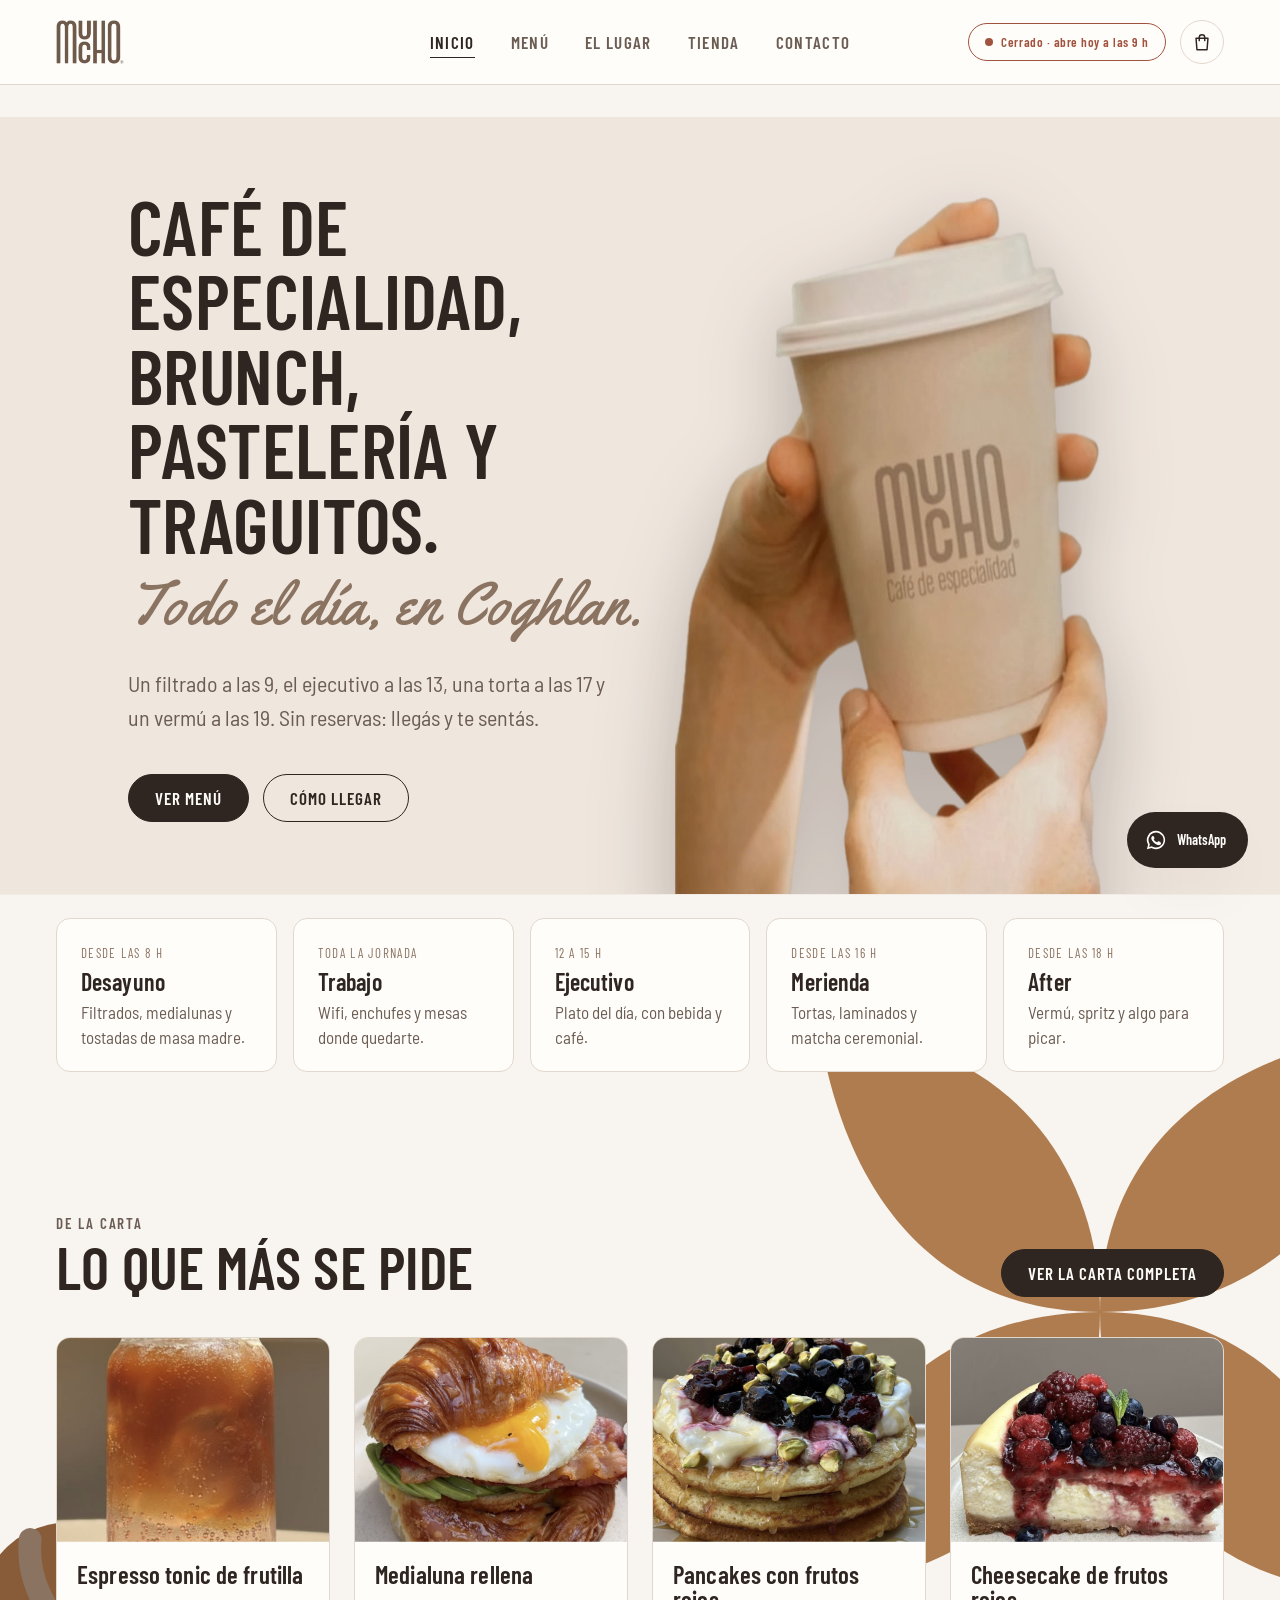
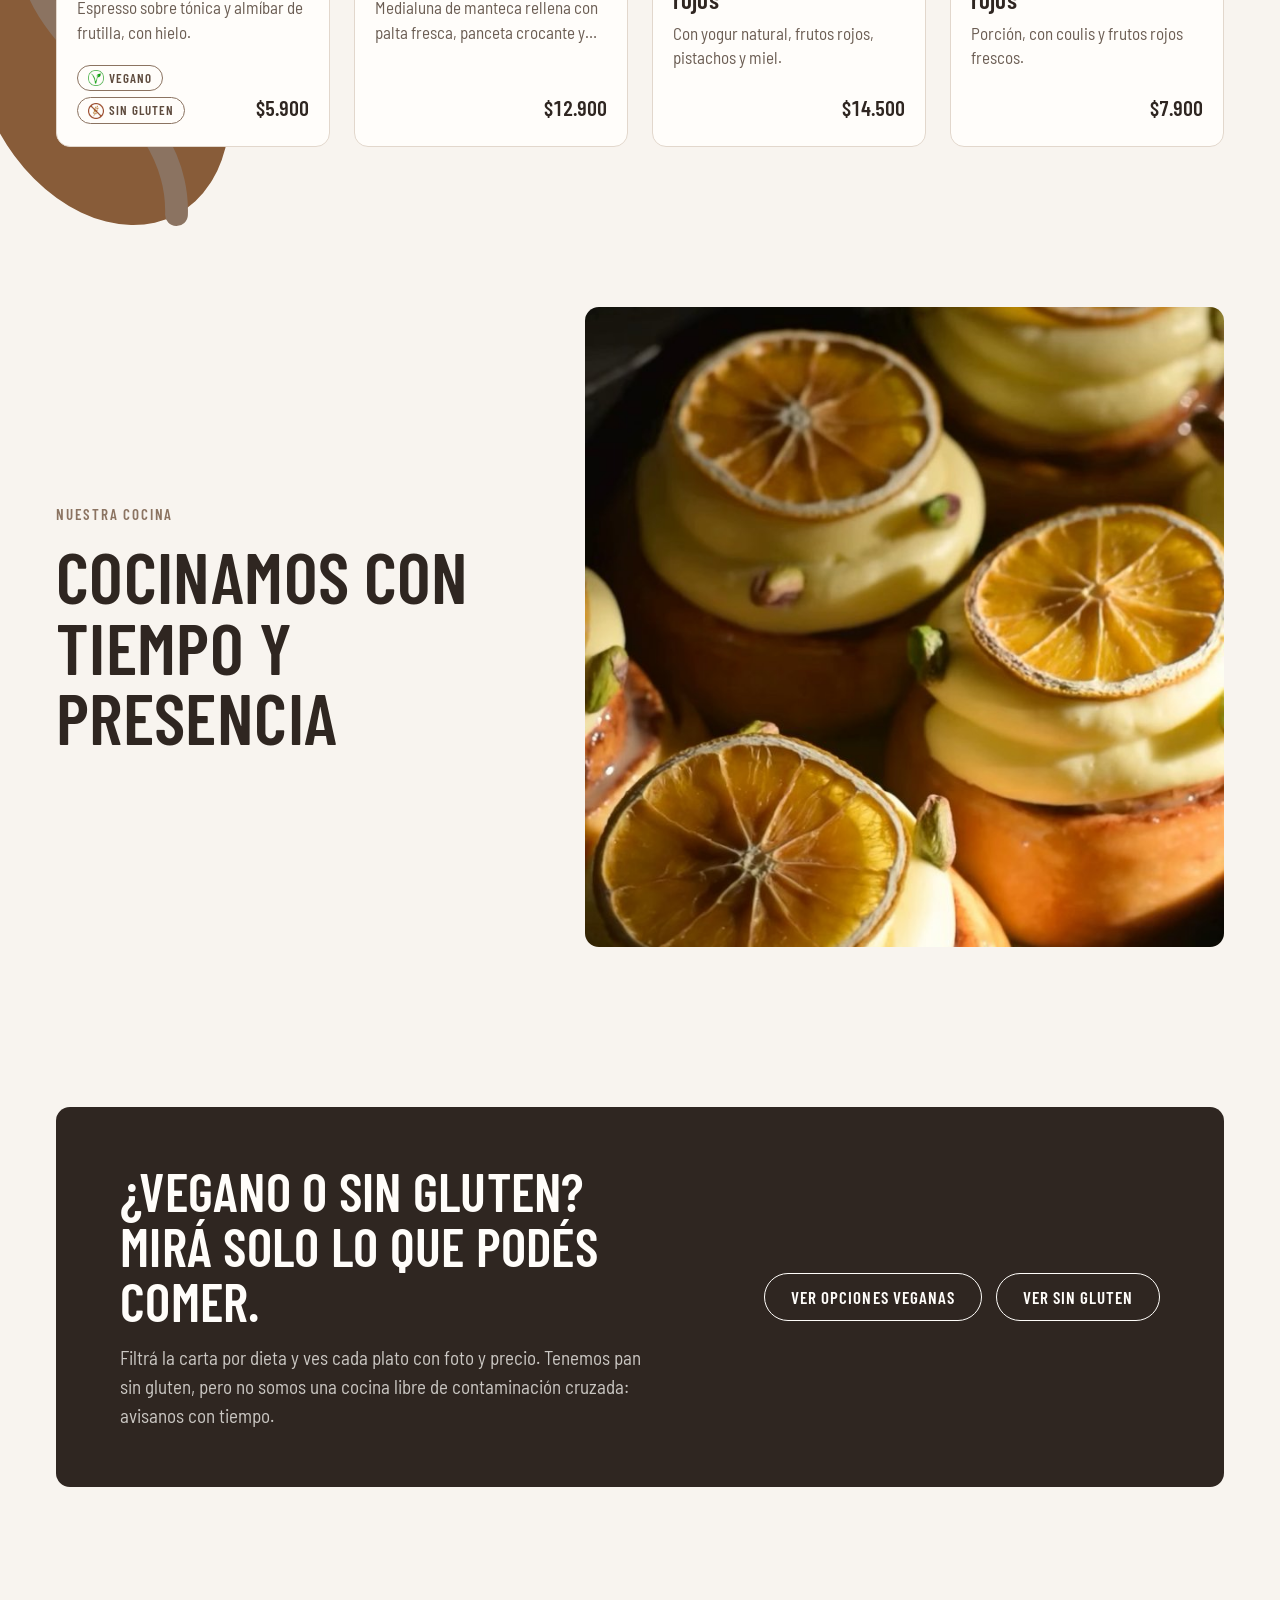
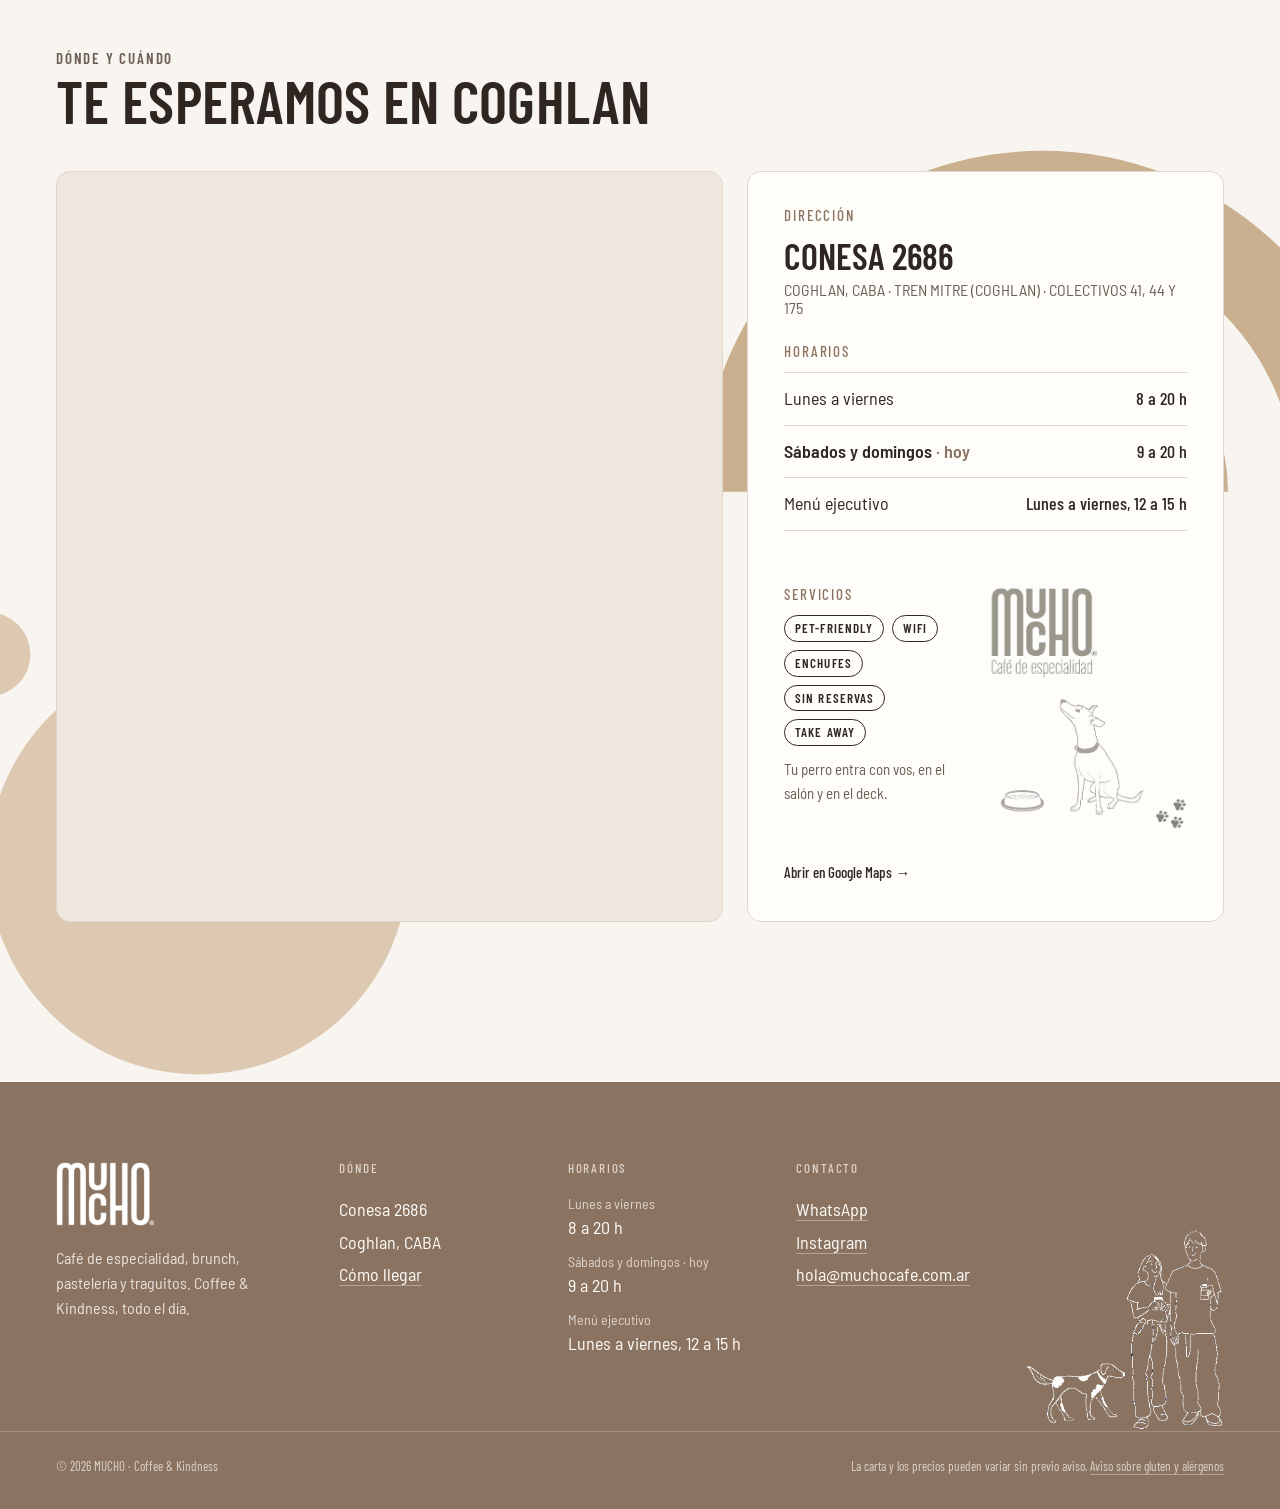
==== index.html @ c4a88cd4 "Fichas de plato y producto: scroll vertical cuando el contenido no entra; la × acompaña el scroll Co" ====
<!doctype html>
<html lang="es-AR">
<head>
  <meta charset="utf-8">
  <meta name="viewport" content="width=device-width, initial-scale=1">
  <title>MUCHO · Café de especialidad en Coghlan</title>
  <meta name="description" content="Café de especialidad, brunch, pastelería y traguitos todo el día en Conesa 2686, Coghlan. Mirá la carta con precios, filtrá por dieta y consultá horarios.">
  <link rel="icon" type="image/png" href="assets/img/logos/logo-mucho-cafe.png">
  <link rel="preconnect" href="https://fonts.googleapis.com">
  <link rel="preconnect" href="https://fonts.gstatic.com" crossorigin>
  <link href="https://fonts.googleapis.com/css2?family=Barlow+Condensed:wght@400;500;600;700&family=Barlow+Semi+Condensed:ital,wght@0,400;0,500;0,600;1,400&family=Yellowtail&display=swap" rel="stylesheet">
  <link rel="stylesheet" href="css/styles.css?v=20261120d">
</head>
<body class="home fondo-scroll" data-fondo="crema">
  <a class="saltar" href="#contenido">Saltar al contenido</a>

  <header class="header">
    <div class="contenedor header__barra">
      <a class="header__logo" href="index.html" aria-label="MUCHO, ir al inicio">
        <img src="assets/img/logos/logo-mucho-cafe.png" alt="MUCHO" width="68" height="44">
      </a>
      <nav class="header__nav" id="nav-principal" aria-label="Principal">
        <ul>
          <li><a href="index.html" aria-current="page">Inicio</a></li>
          <li><a class="nav-menu" href="menu.html">Menú</a></li>
          <li><a href="el-lugar.html">El lugar</a></li>
          <li><a href="tienda.html">Tienda</a></li>
          <li><a href="contacto.html">Contacto</a></li>
        </ul>
      </nav>
      <div class="header__acciones">
        <a class="estado" href="el-lugar.html#horarios" data-estado="largo"><span class="estado__texto">Lunes a viernes 8 a 20 h</span></a>
        <button class="header__toggle" type="button" aria-label="Abrir menú" aria-expanded="false" aria-controls="nav-principal">
          <span></span><span></span><span></span>
        </button>
      </div>
    </div>
  </header>

  <main id="contenido">
    <!-- Hero: qué es y por qué me interesa -->
    <section class="hero contenedor" aria-labelledby="hero-titulo" data-fondo="crema">
      <div class="hero__grilla">
        <div class="hero__texto">
          <h1 id="hero-titulo"><span class="titulo-desktop">Café de especialidad, brunch, pastelería y traguitos.</span><span class="titulo-mobile">Café, pastelería y traguitos.</span> <span class="hero__lema">Todo el día, en Coghlan.</span></h1>
          <p class="hero__bajada">Un filtrado a las 9, el ejecutivo a las 13, una torta a las 17 y un vermú a las 19. Sin reservas: llegás y te sentás.</p>
          <div class="hero__acciones">
            <a class="btn btn--primario" href="menu.html">Ver menú</a>
            <a class="btn" href="el-lugar.html#como-llegar">Cómo llegar</a>
          </div>
        </div>
        <div class="hero__imagen">
          <img class="hero__granos hero__granos--1" src="assets/img/decoracion/granos-cafe.png" alt="" aria-hidden="true">
          <img class="hero__granos hero__granos--2" src="assets/img/decoracion/granos-cafe.png" alt="" aria-hidden="true">
          <img class="hero__vaso" src="assets/img/decoracion/vaso-mucho-recorte.png?v=9" alt="Dos manos sostienen un vaso de café para llevar con el logo de MUCHO" width="613" height="790">
        </div>
      </div>
    </section>

    <!-- Momentos del día: la amplitud visible en el primer scroll -->
    <nav class="momentos contenedor" aria-label="Qué hay en cada momento del día" data-fondo="crema">
      <ul>
        <li>
          <a class="momento" href="menu.html?momento=desayuno">
            <span class="momento__hora">Desde las 8 h</span>
            <h3>Desayuno</h3>
            <p>Filtrados, medialunas y tostadas de masa madre.</p>
          </a>
        </li>
        <li>
          <a class="momento" href="el-lugar.html#servicios">
            <span class="momento__hora">Toda la jornada</span>
            <h3>Trabajo</h3>
            <p>Wifi, enchufes y mesas donde quedarte.</p>
          </a>
        </li>
        <li>
          <a class="momento" href="menu.html?momento=mediodia">
            <span class="momento__hora">12 a 15 h</span>
            <h3>Ejecutivo</h3>
            <p>Plato del día, con bebida y café.</p>
          </a>
        </li>
        <li>
          <a class="momento" href="menu.html?momento=merienda">
            <span class="momento__hora">Desde las 16 h</span>
            <h3>Merienda</h3>
            <p>Tortas, laminados y matcha ceremonial.</p>
          </a>
        </li>
        <li>
          <a class="momento" href="menu.html?momento=after">
            <span class="momento__hora">Desde las 18 h</span>
            <h3>After</h3>
            <p>Vermú, spritz y algo para picar.</p>
          </a>
        </li>
      </ul>
    </nav>

    <!-- Qué puedo comer -->
    <section class="seccion seccion--bloque contenedor con-fondo" aria-labelledby="destacados-titulo" data-fondo="cafe">
      <svg class="fig-fondo" data-forma="aspas" data-color="honey" data-hueco="cafe" style="width:520px; right:calc((100% - 100vw) / 2 - 80px); top:-20px;"></svg>
      <svg class="fig-fondo" data-forma="grano" data-color="chestnut" data-hueco="#8b7361" style="width:380px; left:calc((100% - 100vw) / 2 - 92px); bottom:-90px;"></svg>
      <div class="seccion__cabecera">
        <div>
          <p class="eyebrow">De la carta</p>
          <h2 id="destacados-titulo">Lo que más se pide</h2>
        </div>
        <a class="btn btn--primario" href="menu.html">Ver la carta completa</a>
      </div>
      <div class="grilla-destacados" data-destacados></div>
    </section>

    <!-- Video: la cocina -->
    <section class="seccion seccion--bloque contenedor video-cocina" aria-labelledby="cocina-titulo" data-fondo="cafe">
      <div class="video-cocina__texto">
        <p class="eyebrow">Nuestra cocina</p>
        <h2 id="cocina-titulo">Cocinamos con tiempo y presencia</h2>
      </div>
      <video class="video-cocina__video" src="assets/video/mucho-cocina.mp4" poster="assets/video/mucho-cocina-poster.jpg" autoplay muted loop playsinline preload="metadata"
        aria-label="Video: preparación de platos en la cocina de MUCHO"></video>
    </section>

    <section class="seccion seccion--bloque contenedor" aria-labelledby="dietas-titulo" data-fondo="crema">
      <div class="franja-dietas">
        <div>
          <h2 id="dietas-titulo">¿Vegano o sin gluten? Mirá solo lo que podés comer.</h2>
          <p>Filtrá la carta por dieta y ves cada plato con foto y precio. Tenemos pan sin gluten, pero no somos una cocina libre de contaminación cruzada: avisanos con tiempo.</p>
        </div>
        <div class="franja-dietas__acciones">
          <a class="btn btn--claro" href="menu.html?dieta=vegano">Ver opciones veganas</a>
          <a class="btn btn--claro" href="menu.html?dieta=sin-gluten">Ver sin gluten</a>
        </div>
      </div>
    </section>

    <!-- Dónde y cuándo -->
    <section class="seccion seccion--bloque contenedor con-fondo" aria-labelledby="donde-titulo" data-fondo="crema">
      <svg class="fig-fondo" data-forma="arcos" data-color="sand" style="width:620px; right:calc((100% - 100vw) / 2 - 72px); top:-60px;"></svg>
      <svg class="fig-fondo" data-forma="circulo" data-color="cream" style="width:420px; left:calc((100% - 100vw) / 2 - 104px); bottom:-40px;"></svg>
      <div class="seccion__cabecera">
        <div>
          <p class="eyebrow">Dónde y cuándo</p>
          <h2 id="donde-titulo">Te esperamos en Coghlan</h2>
        </div>
      </div>
      <div class="donde">
        <div class="donde__mapa">
          <iframe class="mapa" title="Mapa: MUCHO en Conesa 2686, Coghlan" src="https://www.google.com/maps?q=Conesa+2686,+Coghlan,+CABA&output=embed" loading="lazy" referrerpolicy="no-referrer-when-downgrade"></iframe>
        </div>
        <div class="donde__info panel">
          <div>
            <h3>Dirección</h3>
            <p class="donde__direccion">Conesa 2686<span>Coghlan, CABA · Tren Mitre (Coghlan) · Colectivos 41, 44 y 175</span></p>
          </div>
          <div>
            <h3>Horarios</h3>
            <ul class="lista-horarios" data-horarios></ul>
          </div>
          <div class="donde__servicios">
            <div>
              <h3>Servicios</h3>
              <ul class="lista-tags" data-servicios></ul>
              <p class="donde__pet">Tu perro entra con vos, en el salón y en el deck.</p>
            </div>
            <div class="perro-animado" style="position: relative;" role="img" aria-label="Ilustración de un perro junto al logo de MUCHO: el local es pet-friendly">
              <img src="assets/img/decoracion/pet-friendly-sin-cola.png" alt="" width="200" height="272" loading="lazy">
              <img class="perro-animado__cola" style="position: absolute; top: 0; left: 0; width: 100%; height: auto;" src="assets/img/decoracion/pet-friendly-cola.png" alt="" width="200" height="272" loading="lazy">
            </div>
          </div>
          <a class="enlace-flecha" href="https://www.google.com/maps/search/?api=1&amp;query=Conesa+2686+Coghlan+CABA" target="_blank" rel="noopener">Abrir en Google Maps →</a>
        </div>
      </div>
    </section>
  </main>

  <footer class="footer">
    <div class="contenedor footer__grilla">
      <div class="footer__marca">
        <img src="assets/img/logos/logo-mucho.png" alt="MUCHO" width="99" height="64">
        <p>Café de especialidad, brunch, pastelería y traguitos. Coffee &amp; Kindness, todo el día.</p>
      </div>
      <div class="footer__donde">
        <h2>Dónde</h2>
        <address>
          <span>Conesa 2686</span><br>
          <span>Coghlan, CABA</span><br>
          <a href="el-lugar.html#como-llegar">Cómo llegar</a>
        </address>
      </div>
      <div class="footer__horas">
        <h2>Horarios</h2>
        <ul class="footer__horarios" data-horarios>
          <li><span>Lunes a viernes</span><span>8 a 20 h</span></li>
          <li><span>Sábados y domingos</span><span>9 a 20 h</span></li>
        </ul>
      </div>
      <div class="footer__contacto">
        <h2>Contacto</h2>
        <ul>
          <li><a href="#" data-whatsapp>WhatsApp</a></li>
          <li><a href="https://www.instagram.com/mucho.arg/" target="_blank" rel="noopener">Instagram</a></li>
          <li><a href="mailto:hola@muchocafe.com.ar">hola@muchocafe.com.ar</a></li>
        </ul>
      </div>
      <div class="footer__dibujo footer-escena" style="position: relative;" aria-hidden="true">
        <img src="assets/img/decoracion/footer-humanos.png" alt="" width="557" height="571" loading="lazy" style="display: block; width: 100%; height: auto;">
        <div class="footer-escena__perro" style="position: absolute; inset: 0;">
          <div class="footer-escena__paso">
            <img class="footer-escena__pata footer-escena__pata--trasera-lejos" src="assets/img/decoracion/footer-perro-pata-trasera-lejos.png" alt="" width="557" height="571" loading="lazy" style="position: absolute; top: 0; left: 0; width: 100%; height: auto;">
            <img class="footer-escena__pata footer-escena__pata--delantera-lejos" src="assets/img/decoracion/footer-perro-pata-delantera-lejos.png" alt="" width="557" height="571" loading="lazy" style="position: absolute; top: 0; left: 0; width: 100%; height: auto;">
            <img src="assets/img/decoracion/footer-perro.png" alt="" width="557" height="571" loading="lazy" style="display: block; width: 100%; height: auto;">
            <img class="footer-escena__pata footer-escena__pata--trasera-cerca" src="assets/img/decoracion/footer-perro-pata-trasera-cerca.png" alt="" width="557" height="571" loading="lazy" style="position: absolute; top: 0; left: 0; width: 100%; height: auto;">
            <img class="footer-escena__pata footer-escena__pata--delantera-cerca" src="assets/img/decoracion/footer-perro-pata-delantera-cerca.png" alt="" width="557" height="571" loading="lazy" style="position: absolute; top: 0; left: 0; width: 100%; height: auto;">
            <img class="footer-escena__cola" src="assets/img/decoracion/footer-perro-cola.png" alt="" width="557" height="571" loading="lazy" style="position: absolute; top: 0; left: 0; width: 100%; height: auto;">
          </div>
        </div>
      </div>
    </div>
    <div class="contenedor footer__legal">
      <p>© <span data-anio>2026</span> MUCHO · Coffee &amp; Kindness</p>
      <p>La carta y los precios pueden variar sin previo aviso. <a href="menu.html#avisos">Aviso sobre gluten y alérgenos</a></p>
    </div>
  </footer>

  <a class="wa-flotante" href="#" data-whatsapp aria-label="Escribinos por WhatsApp">
    <svg viewBox="0 0 24 24" aria-hidden="true"><path fill="currentColor" d="M12 2a10 10 0 0 0-8.6 15.1L2 22l5-1.3A10 10 0 1 0 12 2Zm0 18.2a8.2 8.2 0 0 1-4.2-1.2l-.3-.2-3 .8.8-2.9-.2-.3A8.2 8.2 0 1 1 12 20.2Zm4.5-6.1c-.2-.1-1.5-.7-1.7-.8-.2-.1-.4-.1-.6.1l-.8 1c-.1.2-.3.2-.5.1a6.7 6.7 0 0 1-3.3-2.9c-.3-.4.3-.4.7-1.3.1-.2 0-.3 0-.4l-.8-1.8c-.2-.5-.4-.4-.6-.4h-.5a1 1 0 0 0-.7.3 3 3 0 0 0-.9 2.2 5.2 5.2 0 0 0 1.1 2.7 11.8 11.8 0 0 0 4.5 4c1.7.7 2.3.8 3.2.6.5-.1 1.5-.6 1.7-1.2.2-.6.2-1.1.2-1.2-.1-.1-.3-.2-.5-.3Z"/></svg>
    WhatsApp
  </a>

  <script src="js/data.js?v=20261120d"></script>
  <script src="js/main.js?v=20261120d"></script>
  <script src="js/pedido.js?v=20261120d"></script>

</body>
</html>
---- css/styles.css ----
/* ==========================================================================
   MUCHO · Coffee & Kindness
   Hoja de estilos · versión desktop (base 1440 px)
   ========================================================================== */

/* ---------- 1. Tokens ---------- */
:root {
  /* Color */
  --cafe: #8b7361;
  --cafe-oscuro: #5e4b3e;
  --cafe-claro: #b9a391;
  --tinta: #2f2621;
  --tinta-suave: #6b5d53;
  --crema: #f8f4ef;
  --arena: #efe6de;
  --arena-oscura: #e4d8cc;
  --linea: #e2d7cc;
  --blanco: #fffdfa;
  --abierto: #56744a;
  --cerrado: #a0533f;
  --error: #c62828;
  --error-fondo: #fdf0ef;

  /* Tipografía */
  /* Alternativas libres a las tipografías de Milk & Madu:
     Kapra Neue Pro → Barlow Condensed · Lakeside → Yellowtail */
  --fuente-titulos: 'Barlow Condensed', 'Arial Narrow', sans-serif;
  --fuente-texto: 'Barlow Semi Condensed', 'Arial Narrow', sans-serif;
  --fuente-script: 'Yellowtail', cursive;

  /* Espaciado y medidas */
  --ancho-max: 1320px;
  --margen: 56px;
  --radio: 4px;
  --radio-boton: 999px; /* botones tipo píldora */
  --radio-card: 14px;
  --header-alto: 84px;
  --sombra: 0 24px 60px -24px rgba(47, 38, 33, 0.28);
  --transicion: 180ms ease;
}

/* ---------- 2. Base ---------- */
*,
*::before,
*::after { box-sizing: border-box; }

html { scroll-behavior: smooth; scroll-padding-top: calc(var(--header-alto) + 24px); overflow-x: clip; }

body {
  margin: 0;
  background: var(--crema);
  color: var(--tinta);
  font-family: var(--fuente-texto);
  font-size: 19px;
  line-height: 1.55;
  -webkit-font-smoothing: antialiased;
}

img { display: block; max-width: 100%; }

h1, h2, h3, h4 {
  margin: 0;
  font-family: var(--fuente-titulos);
  font-weight: 600;
  line-height: 1.02;
  letter-spacing: 0.005em;
  color: var(--tinta);
}

p { margin: 0; }
ul { margin: 0; padding: 0; list-style: none; }
a { color: inherit; }
button, input, select, textarea { font: inherit; color: inherit; }

:focus-visible { outline: 2px solid var(--cafe); outline-offset: 3px; }

.visualmente-oculto {
  position: absolute; width: 1px; height: 1px; overflow: hidden;
  clip: rect(0 0 0 0); white-space: nowrap;
}

.saltar {
  position: absolute; left: var(--margen); top: -60px; z-index: 100;
  background: var(--tinta); color: var(--blanco); padding: 10px 16px;
  font-family: var(--fuente-titulos); font-size: 14px; text-decoration: none;
}
.saltar:focus { top: 12px; }

.contenedor {
  width: 100%;
  max-width: calc(var(--ancho-max) + var(--margen) * 2);
  margin: 0 auto;
  padding: 0 var(--margen);
}

.solo-impresion { display: none; }

/* ---------- 3. Elementos de UI ---------- */
.eyebrow {
  font-family: var(--fuente-titulos);
  font-size: 15px;
  font-weight: 600;
  letter-spacing: 0.12em;
  text-transform: uppercase;
  color: var(--cafe);
}

.btn {
  display: inline-flex; align-items: center; justify-content: center; gap: 10px;
  min-height: 48px; padding: 0 26px;
  border: 1.5px solid var(--tinta); border-radius: var(--radio-boton);
  background: transparent; color: var(--tinta);
  font-family: var(--fuente-titulos); font-size: 17px; font-weight: 600;
  letter-spacing: 0.06em; text-transform: uppercase; text-decoration: none;
  white-space: nowrap; cursor: pointer;
  transition: background var(--transicion), color var(--transicion), border-color var(--transicion);
}
.btn:hover { background: var(--tinta); color: var(--blanco); }
.btn--primario { background: var(--tinta); color: var(--blanco); }
.btn--primario:hover { background: var(--cafe-oscuro); border-color: var(--cafe-oscuro); }
.btn--claro { border-color: var(--blanco); color: var(--blanco); }
.btn--claro:hover { background: var(--blanco); color: var(--tinta); }
.btn--chico { min-height: 40px; padding: 0 18px; font-size: 13px; }
.btn--ancho { width: 100%; }

.enlace-flecha {
  display: inline-flex; align-items: center; gap: 6px;
  padding: 0; border: 0; background: none; cursor: pointer;
  font-family: var(--fuente-titulos); font-size: 15px; font-weight: 500;
  color: var(--tinta); text-decoration: none;
  border-bottom: 1px solid transparent;
  transition: border-color var(--transicion), color var(--transicion);
}
.enlace-flecha:hover { border-color: currentColor; }
.enlace-flecha:disabled { color: var(--cafe-claro); cursor: default; border-color: transparent; }

.tag {
  display: inline-flex; align-items: center; gap: 5px;
  padding: 4px 10px;
  border: 1px solid var(--tinta); border-radius: var(--radio-boton);
  font-family: var(--fuente-titulos); font-size: 13px; font-weight: 600;
  letter-spacing: 0.08em; text-transform: uppercase; line-height: 1.3;
  white-space: nowrap;
}
.tag svg { width: 13px; height: 13px; flex: none; }
.tag__icono { width: 16px; height: 16px; flex: none; }
.tag--dieta { border-color: var(--cafe); color: var(--cafe-oscuro); background: var(--blanco); }
.tag--marca { border-color: var(--cafe); background: var(--cafe); color: var(--blanco); }

.badge {
  position: absolute; top: 12px; left: 12px;
  padding: 5px 10px; border-radius: var(--radio-boton);
  background: var(--blanco); color: var(--tinta);
  font-family: var(--fuente-titulos); font-size: 11px; font-weight: 600;
  letter-spacing: 0.1em; text-transform: uppercase;
}
.badge--nuevo { background: var(--cafe); color: var(--blanco); }
.badge--sin-stock { background: var(--tinta); color: var(--blanco); }

.precio {
  font-family: var(--fuente-titulos);
  font-weight: 600;
  font-size: 21px;
  letter-spacing: 0;
  font-variant-numeric: tabular-nums;
  white-space: nowrap;
}

.aviso {
  padding: 16px 20px;
  border: 1.5px solid var(--tinta);
  background: var(--blanco);
  font-size: 18px;
  line-height: 1.45;
}
.aviso--ejecutivo {
  margin-bottom: 28px;
  font-family: var(--fuente-titulos); font-weight: 500; font-size: 16px;
  background: var(--arena); border-color: var(--arena-oscura);
}
.aviso--gluten { background: var(--arena); border-color: var(--cafe); }
.aviso--sin-stock { background: var(--tinta); color: var(--blanco); border-color: var(--tinta); }

/* Foto (y espacio reservado mientras no haya foto real) */
.foto { width: 100%; height: 100%; object-fit: cover; }
.foto--vacia {
  display: flex; align-items: flex-end;
  padding: 14px 16px;
  background:
    linear-gradient(135deg, rgba(255, 255, 255, 0.35), rgba(255, 255, 255, 0) 55%),
    var(--arena-oscura);
  color: var(--tinta-suave);
  font-family: var(--fuente-titulos); font-size: 12px; letter-spacing: 0.08em; text-transform: uppercase;
}
.foto--vacia span { opacity: 0.75; }

/* Estado abierto / cerrado */
.estado {
  display: inline-flex; align-items: center; gap: 8px;
  padding: 8px 16px;
  border: 1.5px solid currentColor; border-radius: 999px;
  font-family: var(--fuente-titulos); font-size: 13px; font-weight: 600;
  letter-spacing: 0.04em; white-space: nowrap; text-decoration: none;
  color: var(--tinta-suave);
}
.estado::before {
  content: ''; width: 8px; height: 8px; border-radius: 50%; background: currentColor;
}
.estado--abierto { color: var(--abierto); }
.estado--abierto::before { animation: latido 2.4s ease-in-out infinite; }
.estado--cerrado { color: var(--cerrado); }

@keyframes latido {
  0%, 100% { box-shadow: 0 0 0 0 rgba(86, 116, 74, 0.45); }
  50% { box-shadow: 0 0 0 5px rgba(86, 116, 74, 0); }
}

/* ---------- 4. Header ---------- */
.header {
  position: sticky; top: 0; z-index: 50;
  background: rgba(255, 253, 250, 0.94);
  backdrop-filter: blur(10px);
  border-bottom: 1px solid var(--linea);
}
.header__barra {
  display: grid;
  grid-template-columns: 1fr auto 1fr;
  align-items: center;
  height: var(--header-alto);
}
.header__logo img { height: 44px; width: auto; }
.header__nav ul { display: flex; gap: clamp(20px, 2.8vw, 40px); }
.header__nav a {
  position: relative;
  padding: 6px 0;
  font-family: var(--fuente-titulos); font-size: 17px; font-weight: 600;
  letter-spacing: 0.08em; text-transform: uppercase; text-decoration: none;
  color: var(--tinta-suave);
  transition: color var(--transicion);
}
.header__nav a:hover,
.header__nav a[aria-current='page'] { color: var(--tinta); }
.header__nav a::after {
  content: ''; position: absolute; left: 0; right: 0; bottom: 0;
  height: 1.5px; background: var(--tinta);
  transform: scaleX(0); transform-origin: left;
  transition: transform var(--transicion);
}
.header__nav a:hover::after,
.header__nav a[aria-current='page']::after { transform: scaleX(1); }
.header__acciones { display: flex; justify-content: flex-end; align-items: center; gap: 14px; }

/* ---------- 5. Footer ---------- */
.footer {
  margin-top: 140px;
  background: var(--cafe);
  color: var(--blanco);
}
.footer__grilla {
  display: grid;
  grid-template-columns: 1.3fr 1fr 1fr 1fr 1.1fr;
  gap: 48px;
  padding-top: 80px; padding-bottom: 64px;
}
.footer__dibujo {
  align-self: end; justify-self: end;
  width: 100%; max-width: 250px; height: auto;
  margin-bottom: -64px; /* los pies apoyan sobre la línea del footer legal */
  pointer-events: none;
}
/* Escena del footer: el perro llega caminando desde la izquierda hasta sus humanos */
.footer-escena img { display: block; width: 100%; height: auto; }
.footer-escena__perro, .footer-escena__paso { position: absolute; inset: 0; }
.footer-escena__cola { position: absolute; inset: 0; transform-origin: 14% 75.66%; }
/* Patas: cada una gira desde la cadera o el hombro */
.footer-escena__pata { position: absolute; inset: 0; }
.footer-escena__pata--trasera-cerca { transform-origin: 17.95% 84.06%; }
.footer-escena__pata--trasera-lejos { transform-origin: 14.36% 83.71%; }
.footer-escena__pata--delantera-cerca { transform-origin: 32.32% 83.01%; }
.footer-escena__pata--delantera-lejos { transform-origin: 37.34% 83.36%; }
/* Trote: los pares en diagonal se mueven juntos y alternan con el otro par */
.footer-escena.camina .footer-escena__pata--trasera-cerca,
.footer-escena.camina .footer-escena__pata--delantera-lejos { animation: pata-par-a 3.6s ease-in-out; }
.footer-escena.camina .footer-escena__pata--trasera-lejos,
.footer-escena.camina .footer-escena__pata--delantera-cerca { animation: pata-par-b 3.6s ease-in-out; }
/* Estado inicial (lo pone JS solo si va a animar): el perro espera fuera de escena */
.footer-escena.lista .footer-escena__perro { transform: translateX(-75%); opacity: 0; }
.footer-escena.camina .footer-escena__perro { animation: perro-llega 3.6s cubic-bezier(0.3, 0.35, 0.5, 1) forwards; }
/* Pasos: sube y baja apenas, con un leve balanceo, y frena al llegar */
.footer-escena.camina .footer-escena__paso { transform-origin: 25% 90%; animation: perro-paso 0.45s ease-in-out 8; }
.footer-escena.camina .footer-escena__cola { animation: cola-camina 0.45s ease-in-out 8, cola-feliz 1.6s ease-in-out 3.6s; }
@keyframes perro-llega {
  0% { transform: translateX(-75%); opacity: 0; }
  12% { opacity: 1; }
  100% { transform: none; opacity: 1; }
}
/* 4 trancos de 0,9 s; el último más corto porque el perro frena (ángulo negativo = pata hacia adelante) */
@keyframes pata-par-a {
  0%, 12.5%, 25%, 37.5%, 50%, 62.5%, 75%, 87.5%, 100% { transform: rotate(0deg); }
  6.25%, 31.25%, 56.25% { transform: rotate(-10deg); }
  18.75%, 43.75%, 68.75% { transform: rotate(8deg); }
  81.25% { transform: rotate(-5deg); }
  93.75% { transform: rotate(3deg); }
}
@keyframes pata-par-b {
  0%, 12.5%, 25%, 37.5%, 50%, 62.5%, 75%, 87.5%, 100% { transform: rotate(0deg); }
  6.25%, 31.25%, 56.25% { transform: rotate(8deg); }
  18.75%, 43.75%, 68.75% { transform: rotate(-10deg); }
  81.25% { transform: rotate(3deg); }
  93.75% { transform: rotate(-5deg); }
}
@keyframes perro-paso {
  0%, 100% { transform: translateY(0) rotate(0deg); }
  25% { transform: translateY(-1.1%) rotate(-1.2deg); }
  75% { transform: translateY(-0.4%) rotate(0.8deg); }
}
@keyframes cola-camina {
  0%, 100% { transform: rotate(0deg); }
  50% { transform: rotate(-9deg); }
}
@keyframes cola-feliz {
  0%, 100% { transform: rotate(0deg); }
  10%, 30%, 50% { transform: rotate(-16deg); }
  20%, 40%, 60% { transform: rotate(7deg); }
  75% { transform: rotate(-8deg); }
  88% { transform: rotate(3deg); }
}
@media (prefers-reduced-motion: reduce) {
  .footer-escena.lista .footer-escena__perro { transform: none; opacity: 1; }
  .footer-escena.camina .footer-escena__perro, .footer-escena.camina .footer-escena__paso, .footer-escena.camina .footer-escena__cola, .footer-escena.camina .footer-escena__pata { animation: none; }
}
.footer__marca img { height: 64px; width: auto; margin-bottom: 20px; }
.footer__marca p { max-width: 280px; color: rgba(255, 253, 250, 0.82); font-size: 16px; }
.footer h2 {
  margin-bottom: 18px;
  font-size: 13px; font-weight: 500; letter-spacing: 0.14em; text-transform: uppercase;
  color: rgba(255, 253, 250, 0.7);
}
.footer li, .footer address { font-size: 18px; font-style: normal; line-height: 1.8; }
.footer a { text-decoration: none; border-bottom: 1px solid rgba(255, 253, 250, 0.35); }
.footer a:hover { border-color: var(--blanco); }
.footer .footer__horarios li { display: flex; flex-direction: column; line-height: 1.5; margin-bottom: 10px; }
.footer .footer__horarios li span:first-child { color: rgba(255, 253, 250, 0.7); font-size: 14px; }
.footer .footer__horarios em { font-style: normal; }
.footer__legal {
  display: flex; justify-content: space-between; gap: 24px;
  padding-top: 24px; padding-bottom: 32px;
  border-top: 1px solid rgba(255, 253, 250, 0.2);
  font-family: var(--fuente-titulos); font-size: 13px; color: rgba(255, 253, 250, 0.7);
}

/* Botón flotante de WhatsApp */
.wa-flotante {
  position: fixed; right: 32px; bottom: 32px; z-index: 40;
  display: flex; align-items: center; gap: 10px;
  height: 56px; padding: 0 22px 0 18px;
  border-radius: 999px;
  background: var(--tinta); color: var(--blanco);
  font-family: var(--fuente-titulos); font-size: 14px; font-weight: 600; text-decoration: none;
  box-shadow: var(--sombra);
  transition: transform var(--transicion), background var(--transicion);
}
.wa-flotante:hover { transform: translateY(-2px); background: var(--cafe-oscuro); }
.wa-flotante svg { width: 22px; height: 22px; }

/* ---------- 6. Tarjeta de plato (compartida) ---------- */
.plato-card {
  position: relative;
  display: flex; flex-direction: column;
  height: 100%;
  background: var(--blanco);
  border: 1px solid var(--linea);
  text-decoration: none;
  transition: transform var(--transicion), box-shadow var(--transicion), border-color var(--transicion);
}
.plato-card:hover { transform: translateY(-3px); box-shadow: var(--sombra); border-color: transparent; }
.plato-card__foto { position: relative; aspect-ratio: 4 / 3; overflow: hidden; background: var(--arena); }
/* Recorte firme de las fotos con zoom: Safari a veces no recorta imágenes escaladas con overflow: hidden
   y la foto se mete sobre el texto de la tarjeta. clip-path sí recorta en todos los navegadores. */
.plato-card__foto, .ficha__foto { clip-path: inset(0); }
.pedido-linea__foto { clip-path: inset(0 round 10px); }
.checkout-item__foto { clip-path: inset(0 round 12px); }
.plato-card__foto img { width: 100%; height: 100%; object-fit: cover; }
.plato-card__cuerpo { display: flex; flex-direction: column; flex: 1; gap: 8px; padding: 20px 20px 22px; }
.plato-card__nombre { font-size: 25px; font-weight: 600; }
.plato-card__abrir {
  padding: 0; border: 0; background: none; cursor: pointer; text-align: left;
  font: inherit; letter-spacing: inherit;
}
/* El botón del título cubre toda la tarjeta */
.plato-card__abrir::after { content: ''; position: absolute; inset: 0; }
.plato-card__abrir:focus-visible { outline: none; }
.plato-card:has(.plato-card__abrir:focus-visible) { outline: 2px solid var(--cafe); outline-offset: 3px; }
.plato-card__desc {
  color: var(--tinta-suave); font-size: 17px; line-height: 1.45;
  display: -webkit-box; -webkit-line-clamp: 2; -webkit-box-orient: vertical; overflow: hidden;
}
.plato-card__ejecutivo {
  font-family: var(--fuente-titulos); font-size: 12px; font-weight: 500;
  letter-spacing: 0.08em; text-transform: uppercase; color: var(--cafe);
}
.plato-card__ejecutivo.resaltado { color: var(--tinta); }
.plato-card__ejecutivo.resaltado::before { content: '● '; color: var(--cafe); }
.plato-card__pie {
  display: flex; align-items: flex-end; justify-content: space-between; gap: 12px;
  margin-top: auto; padding-top: 12px;
}
.plato-card__tags { display: flex; flex-wrap: wrap; gap: 6px; }
.plato-card--sin-stock .plato-card__foto,
.plato-card--sin-stock .plato-card__cuerpo > :not(.plato-card__pie) { opacity: 0.55; }

/* Bordes redondeados en todas las cards */
.plato-card, .momento, .teaser, .panel, .franja-dietas, .filtros, .form-encargo,
.canal, .metodo, .bloque-foto, .nuestro-cafe, .cierre-cta, .carta-vacia, .ficha,
.hero__grilla, .donde__mapa, .galeria figure, .como-llegar__mapa, .aviso,
.nosotros-hero__foto, .teaser__foto, .ficha__adicionales {
  border-radius: var(--radio-card);
}
/* Recorta fotos y mapas al borde redondeado */
.plato-card, .momento, .teaser, .metodo, .ficha, .hero__grilla, .donde__mapa,
.galeria figure, .como-llegar__mapa, .nosotros-hero__foto, .carta-vacia {
  overflow: hidden;
}
.teaser__foto { border-radius: 0; }
/* Fichas (plato y producto): si el contenido no entra en pantalla, se scrollea por dentro */
.ficha { overflow-x: hidden; overflow-y: auto; overscroll-behavior: contain; -webkit-overflow-scrolling: touch; }
/* La × acompaña el scroll para poder cerrar desde cualquier punto (flota sin ocupar lugar) */
.ficha > .ficha__cerrar { position: sticky; top: 16px; float: right; margin: 16px 16px -60px 0; }
.bloque-foto .foto--vacia, .equipo-fotos .foto--vacia { border-radius: calc(var(--radio-card) - 6px); }
.aviso, .ficha__adicionales { border-radius: 10px; }

/* ---------- 7. Secciones genéricas ---------- */
.seccion { margin-top: 120px; }
.seccion__cabecera {
  display: flex; align-items: flex-end; justify-content: space-between; gap: 32px;
  margin-bottom: 40px;
}
.seccion__cabecera h2 { font-size: 60px; text-transform: uppercase; }
.seccion__cabecera p { max-width: 520px; color: var(--tinta-suave); }

.pagina-titulo { padding-top: 72px; padding-bottom: 48px; }
/* Contacto: patrón de granos de café dibujados, repetido en mosaico como fondo de toda la sección */
body.pagina-contacto {
  background: #f4f3f1 url('../assets/img/decoracion/patron-granos.jpg?v=3') repeat;
  background-size: 374px 373px;
}
.pagina-contacto .pagina-titulo {
  /* Termina alineada con el borde derecho de la card de Instagram (columnas 1.2fr + 1fr de 3.2fr, más un espacio de 24px) */
  width: calc((100% - 48px) * 2.2 / 3.2 + 24px); max-width: 100%;
  margin-top: 40px; margin-bottom: 24px; padding: 40px 48px 44px;
  background: rgba(248, 244, 239, 0.9); border-radius: var(--radio-card);
}
.pagina-titulo--seccion { margin-top: 120px; padding-top: 0; }
.pagina-titulo.pagina-titulo--seccion p.bajada { max-width: none; white-space: nowrap; }
.pagina-titulo--seccion h2 { font-size: 96px; letter-spacing: 0.005em; text-transform: uppercase; }
.pagina-titulo h1 { font-size: 96px; letter-spacing: 0.005em; text-transform: uppercase; }
.pagina-titulo .eyebrow { margin-bottom: 18px; }
.pagina-titulo p.bajada { max-width: 640px; margin-top: 20px; font-size: 21px; color: var(--tinta-suave); }

.panel { background: var(--blanco); border: 1px solid var(--linea); padding: 36px; }
.panel h2 { font-size: 26px; margin-bottom: 20px; }
.panel--arena { background: var(--arena); border-color: var(--arena-oscura); }

.lista-horarios li {
  display: flex; justify-content: space-between; gap: 16px;
  padding: 12px 0; border-bottom: 1px solid var(--linea);
  font-size: 18px;
}
.lista-horarios li:first-child { border-top: 1px solid var(--linea); }
.lista-horarios li span:last-child { font-family: var(--fuente-titulos); font-weight: 500; text-align: right; }
.lista-horarios li.es-hoy { font-weight: 600; }
.lista-horarios em { font-style: normal; color: var(--cafe); }

.lista-tags { display: flex; flex-wrap: wrap; gap: 8px; }

.mapa { width: 100%; height: 100%; min-height: 320px; border: 0; filter: grayscale(0.6) sepia(0.15); }

/* ---------- 8. Home ---------- */
.hero { padding-top: 32px; }
.hero__grilla {
  display: grid;
  grid-template-columns: 1.3fr 1fr;
  min-height: 600px;
  background: var(--arena);
}
/* El fondo clarito ocupa todo el ancho de la pantalla; texto e imagen siguen alineados al contenedor */
.hero .hero__grilla {
  border-radius: 0;
  box-shadow: 0 0 0 100vmax var(--arena);
  clip-path: inset(0 -100vmax);
}
.hero__texto {
  display: flex; flex-direction: column; justify-content: center;
  padding: 72px 64px 72px 72px;
}
.hero__texto .eyebrow { margin-bottom: 28px; }
.hero h1 { font-size: 76px; line-height: 0.98; letter-spacing: 0.005em; text-transform: uppercase; }
.hero h1 .hero__lema { display: block; margin-top: 10px; font-family: var(--fuente-script); font-weight: 400; text-transform: none; font-size: 0.8em; line-height: 1.1; }
.hero h1 .hero__lema { color: var(--cafe); }
.hero__bajada { max-width: 500px; margin-top: 28px; font-size: 22px; color: var(--tinta-suave); }
.hero__acciones { display: flex; gap: 14px; margin-top: 40px; }
.hero__imagen {
  position: relative; overflow: hidden;
  background: transparent;
}
.hero__imagen .hero__vaso {
  position: absolute; right: 8%; bottom: -4%; z-index: 2;
  height: 104%; width: auto;
  filter: drop-shadow(0 30px 40px rgba(47, 38, 33, 0.3));
}
/* Granos que salen de la card del hero hacia el fondo de la página */
.hero { position: relative; }
.granos-fuera { position: absolute; pointer-events: none; height: auto; filter: drop-shadow(0 14px 18px rgba(47, 38, 33, 0.2)); }

/* Granos de café que caen alrededor del vaso */
.hero__granos {
  position: absolute; z-index: 1; pointer-events: none; height: auto;
  filter: drop-shadow(0 14px 18px rgba(47, 38, 33, 0.22));
}
.hero__granos--1 { width: 62%; left: -6%; top: -4%; transform: rotate(-12deg); }
.hero__granos--2 { width: 48%; right: -10%; bottom: 2%; transform: rotate(160deg); opacity: 0.95; }

/* Lluvia de granos: caen en diagonal (arriba-izquierda → abajo-derecha) por detrás del vaso y las manos */
.hero__imagen { container-type: size; }
/* Los granos pueden seguir hacia la derecha sobre el fondo; arriba y abajo se recortan */
.hero__imagen.lluvia-activa { overflow-x: visible; overflow-y: clip; }
.hero__lluvia { position: absolute; inset: 0; z-index: 1; pointer-events: none; }
.hero__imagen.lluvia-activa .hero__granos { display: none; }  /* con animación, los granos quietos se ocultan */
.grano-cae {
  position: absolute; left: 0; top: 0; height: auto; will-change: transform;
  animation: grano-cae var(--dur) linear var(--delay) infinite;
  transform: translate(var(--x0), -30cqh) rotate(var(--r0));
}
.grano-cae.lejos { opacity: 0.85; filter: blur(1.2px); }
.hero__imagen.lluvia-pausa .grano-cae { animation-play-state: paused; }
@keyframes grano-cae {
  from { transform: translate(var(--x0), -30cqh) rotate(var(--r0)); }
  to   { transform: translate(calc(var(--x0) + var(--dx)), 115cqh) rotate(var(--r1)); }
}
@media (prefers-reduced-motion: reduce) { .hero__lluvia { display: none; } .hero__imagen.lluvia-activa .hero__granos { display: block; } }

.hero__sello {
  position: absolute; left: 36px; top: 36px;
  color: var(--blanco);
  font-family: var(--fuente-titulos); font-size: 13px; letter-spacing: 0.14em; text-transform: uppercase;
}
.hero__sello strong { display: block; margin-top: 4px; font-size: 28px; letter-spacing: -0.01em; text-transform: none; font-weight: 600; }

/* Momentos del día: la amplitud visible en el primer scroll */
.momentos { margin-top: 24px; }
.momentos ul { display: grid; grid-template-columns: repeat(5, 1fr); gap: 16px; }
.momento {
  display: flex; flex-direction: column; gap: 6px;
  height: 100%;
  padding: 24px 24px 22px;
  background: var(--blanco); border: 1px solid var(--linea);
  text-decoration: none;
  transition: background var(--transicion), border-color var(--transicion), color var(--transicion);
}
.momento:hover { background: var(--tinta); border-color: var(--tinta); color: var(--blanco); }
.momento:hover .momento__hora, .momento:hover p { color: rgba(255, 253, 250, 0.75); }
.momento__hora { font-family: var(--fuente-titulos); font-size: 13px; letter-spacing: 0.1em; text-transform: uppercase; color: var(--cafe); }
.momento h3 { font-size: 24px; color: inherit; }
.momento p { font-size: 17px; line-height: 1.45; color: var(--tinta-suave); }
.momento__flecha { margin-top: auto; padding-top: 10px; font-family: var(--fuente-titulos); font-size: 18px; }

.grilla-destacados { display: grid; grid-template-columns: repeat(4, 1fr); gap: 24px; }

/* Video de la cocina: texto a la izquierda, video grande a la derecha */
.video-cocina { display: grid; grid-template-columns: 0.85fr 1.15fr; gap: 56px; align-items: center; }
.video-cocina__texto h2 { font-size: 72px; line-height: 0.98; text-transform: uppercase; margin-top: 14px; }
.video-cocina__video { display: block; width: 100%; height: 640px; object-fit: cover; border-radius: var(--radio-card); background: var(--tinta); }
.video-cocina__texto h2, .video-cocina__texto .eyebrow { transition: color 0.8s ease; }
body.fondo-scroll[data-fondo="cafe"] .video-cocina__texto h2 { color: var(--blanco); }
body.fondo-scroll[data-fondo="cafe"] .video-cocina__texto .eyebrow { color: var(--arena); }

/* Franja de inclusión: filtros por dieta */
.franja-dietas {
  display: grid; grid-template-columns: 1.2fr 1fr; align-items: center; gap: 48px;
  padding: 56px 64px;
  background: var(--tinta); color: var(--blanco);
}
.franja-dietas h2 { color: var(--blanco); font-size: 54px; text-transform: uppercase; }
.franja-dietas p { margin-top: 14px; color: rgba(255, 253, 250, 0.75); max-width: 560px; }
.franja-dietas__acciones { display: flex; gap: 14px; justify-content: flex-end; }
.franja-dietas .btn svg { width: 18px; height: 18px; }

.donde { display: grid; grid-template-columns: 1.4fr 1fr; gap: 24px; }
.donde__mapa { background: var(--arena); border: 1px solid var(--linea); min-height: 440px; }
.donde__info { display: flex; flex-direction: column; gap: 28px; }
.donde__info h3 { font-size: 15px; font-weight: 500; letter-spacing: 0.12em; text-transform: uppercase; color: var(--cafe); margin-bottom: 12px; }
.donde__direccion { font-family: var(--fuente-titulos); font-size: 36px; font-weight: 600; letter-spacing: 0.005em; line-height: 1.1; text-transform: uppercase; }
.donde__direccion span { display: block; margin-top: 6px; font-family: var(--fuente-texto); font-size: 16px; font-weight: 400; letter-spacing: 0; color: var(--tinta-suave); }

.donde__servicios { display: grid; grid-template-columns: 1fr 200px; gap: 24px; align-items: center; }
.donde__servicios img { width: 200px; height: auto; }
/* Perro pet-friendly: la cola es una capa aparte que gira desde la cadera */
.perro-animado { position: relative; width: 200px; }
.perro-animado img { display: block; width: 100%; height: auto; }
.perro-animado__cola { position: absolute; inset: 0; transform-origin: 65.97% 86.63%; }
.perro-animado.menea .perro-animado__cola { animation: menear-cola 1.6s ease-in-out; }
/* Meneo rápido (~0,11 s por vaivén) que se va calmando hasta quedar en la pose original */
@keyframes menear-cola {
  0%   { transform: rotate(0deg); }
  7%   { transform: rotate(-16deg); }
  14%  { transform: rotate(6deg); }
  21%  { transform: rotate(-16deg); }
  28%  { transform: rotate(6deg); }
  35%  { transform: rotate(-16deg); }
  42%  { transform: rotate(6deg); }
  49%  { transform: rotate(-15deg); }
  56%  { transform: rotate(5deg); }
  63%  { transform: rotate(-13deg); }
  70%  { transform: rotate(4deg); }
  77%  { transform: rotate(-9deg); }
  84%  { transform: rotate(3deg); }
  92%  { transform: rotate(-4deg); }
  100% { transform: rotate(0deg); }
}
@media (prefers-reduced-motion: reduce) { .perro-animado.menea .perro-animado__cola { animation: none; } }
.donde__pet { margin-top: 12px; font-size: 15px; color: var(--tinta-suave); }

.mas-de-mucho { display: grid; grid-template-columns: 1fr 1fr; gap: 24px; }
.teaser {
  display: grid; grid-template-columns: 0.85fr 1.15fr;
  background: var(--blanco); border: 1px solid var(--linea);
  text-decoration: none;
  transition: box-shadow var(--transicion);
}
.teaser:hover { box-shadow: var(--sombra); }
.teaser__foto { min-height: 300px; width: 100%; height: 100%; object-fit: cover; }
.teaser__texto { display: flex; flex-direction: column; gap: 14px; padding: 36px; }
.teaser__texto h3 { font-size: 26px; }
.teaser__texto p { color: var(--tinta-suave); font-size: 18px; }
.teaser__texto .enlace-flecha { margin-top: auto; }

/* Fondo que cambia de color al scrollear (home y El lugar), inspirado en milkandmadu.com */
body.fondo-scroll { transition: background-color 0.8s ease; }
body.fondo-scroll[data-fondo="cafe"] { background-color: var(--cafe); }
body.fondo-scroll[data-fondo="arena"] { background-color: var(--arena); }
/* Más aire en cada bloque de la home para que el cambio de color se lea como una sección nueva */
.home .seccion--bloque { margin-top: 0; padding-top: 140px; padding-bottom: 20px; }
/* Textos que quedan directo sobre el fondo: cambian a claro cuando el fondo es café */
.fondo-scroll :is(.seccion__cabecera, .nosotros-hero__texto, .pagina-titulo) :is(h1, h2, p, strong, .eyebrow, .enlace-flecha),
.fondo-scroll .cita, .fondo-scroll .cita span {
  transition: color 0.8s ease, border-color 0.8s ease;
}
body.fondo-scroll[data-fondo="cafe"] :is(.seccion__cabecera, .nosotros-hero__texto, .pagina-titulo) :is(h1, h2, p, strong, .enlace-flecha),
body.fondo-scroll[data-fondo="cafe"] .cita { color: var(--blanco); }
body.fondo-scroll[data-fondo="cafe"] :is(.seccion__cabecera, .pagina-titulo) .eyebrow,
body.fondo-scroll[data-fondo="cafe"] .cita span { color: var(--arena); }
body.fondo-scroll[data-fondo="cafe"] .circulado__trazo path { stroke: var(--arena); }
@media (prefers-reduced-motion: reduce) {
  body.fondo-scroll, .fondo-scroll * { transition: none !important; }
}

/* Figuras grandes como parte del fondo de cada sección (home y El lugar) */
/* El recorte se hace en el borde de la pantalla, no del contenedor (sin scroll horizontal) */
html { overflow-x: hidden; }
body { overflow-x: clip; }
/* Sin isolation: las figuras quedan en la capa más baja de toda la página, detrás de cards, botones y textos */
.con-fondo { position: relative; }
.fig-fondo {
  position: absolute; z-index: -1; pointer-events: none;
  height: auto; aspect-ratio: 1; overflow: visible;
}

/* ---------- 9. Menú ---------- */
/* Fondo mahogany de la paleta; los textos que van directo sobre el fondo pasan a claro */
body.pagina-menu { background-color: #371e17; }
.pagina-menu .carta__cabecera h1,
.pagina-menu .carta-seccion__cabecera h2 { color: var(--blanco); }
.pagina-menu .carta-seccion__cabecera { border-bottom-color: rgba(255, 253, 250, 0.35); }
.pagina-menu .carta-seccion__cabecera p,
.pagina-menu .carta-seccion__extra,
.pagina-menu .transversal p,
.pagina-menu .transversal li { color: rgba(255, 253, 250, 0.82); }
.pagina-menu .carta-seccion__extra a { color: var(--blanco); border-bottom-color: var(--cafe-claro); }
.pagina-menu .transversal { border-top-color: rgba(255, 253, 250, 0.2); }
.pagina-menu .transversal h3 { color: var(--cafe-claro); }

.menu-layout {
  display: grid;
  grid-template-columns: 280px 1fr;
  gap: 56px;
  align-items: start;
}
/* El sticky va en el aside (hijo directo de la grilla) para que acompañe el scroll */
.menu-layout > aside { position: sticky; top: calc(var(--header-alto) + 24px); }
.filtros {
  max-height: calc(100vh - var(--header-alto) - 48px);
  overflow-y: auto;
  padding: 28px 26px;
  background: var(--blanco);
  border: 1.5px solid var(--tinta);
}
.filtros h2 { font-size: 22px; margin-bottom: 20px; }
/* Controles que solo existen en el modal de filtros de mobile */
.filtros-boton, .filtros__cerrar, .filtros__aplicar, .filtros__limpiar-texto, .menu-filtros__fondo { display: none; }
.filtros__cabecera { display: flex; align-items: center; justify-content: space-between; margin-bottom: 20px; }
.filtros__cabecera h2 { margin-bottom: 0; }
.filtros__limpiar {
  display: grid; place-content: center;
  width: 34px; height: 34px; padding: 0;
  border: 1.5px solid var(--linea); border-radius: 50%;
  background: var(--blanco); color: var(--tinta-suave); cursor: pointer;
  transition: border-color var(--transicion), color var(--transicion), background var(--transicion);
}
.filtros__limpiar svg { width: 16px; height: 16px; }
.filtros__limpiar:hover { border-color: var(--tinta); color: var(--blanco); background: var(--tinta); }
.filtros fieldset { margin: 0 0 24px; padding: 0; border: 0; }
.filtros legend, .filtros__subtitulo {
  margin-bottom: 10px; padding: 0;
  font-family: var(--fuente-titulos); font-size: 12px; font-weight: 600;
  letter-spacing: 0.14em; text-transform: uppercase; color: var(--cafe);
}
.opcion {
  display: flex; align-items: center; gap: 12px;
  padding: 7px 0;
  font-family: var(--fuente-titulos); font-size: 18px; cursor: pointer;
}
.opcion input {
  appearance: none; flex: none;
  width: 18px; height: 18px; margin: 0;
  border: 1.5px solid var(--tinta); background: var(--blanco);
  display: grid; place-content: center; cursor: pointer;
}
.opcion input[type='radio'] { border-radius: 50%; }
.opcion input::before {
  content: ''; width: 10px; height: 10px; transform: scale(0);
  background: var(--tinta); transition: transform 120ms ease;
}
.opcion input[type='radio']::before { border-radius: 50%; }
.opcion input:checked::before { transform: scale(1); }
.opcion small { margin-left: auto; white-space: nowrap; font-size: 12px; color: var(--tinta-suave); }
.opcion svg { width: 15px; height: 15px; color: var(--cafe); }

.filtros__anclas { padding-top: 20px; border-top: 1px dashed var(--linea); }
.filtros__anclas li a {
  display: block; padding: 5px 0 5px 14px;
  border-left: 2px solid transparent;
  font-family: var(--fuente-titulos); font-size: 18px; text-decoration: none; color: var(--tinta-suave);
  transition: color var(--transicion), border-color var(--transicion);
}
.filtros__anclas li a:hover { color: var(--tinta); }
.filtros__anclas li a.activo { color: var(--tinta); border-color: var(--cafe); font-weight: 600; }
.filtros__anclas li a.sin-resultados { opacity: 0.35; pointer-events: none; }
.filtros__pie { display: flex; flex-direction: column; gap: 12px; margin-top: 24px; padding-top: 20px; border-top: 1px dashed var(--linea); }
.filtros__pie small { font-size: 13px; line-height: 1.4; color: var(--tinta-suave); }

.carta__cabecera {
  display: flex; align-items: baseline; justify-content: space-between; gap: 24px;
  margin-bottom: 32px;
}
.carta__cabecera h1 { font-size: 88px; letter-spacing: 0.005em; text-transform: uppercase; }
.carta__contador { font-family: var(--fuente-titulos); font-size: 18px; color: var(--tinta-suave); }
.carta__avisos { display: grid; gap: 12px; margin-bottom: 48px; }

.carta-seccion { padding-bottom: 72px; }
.carta-seccion__cabecera {
  display: flex; align-items: baseline; justify-content: space-between; gap: 24px;
  padding-bottom: 16px; margin-bottom: 28px;
  border-bottom: 1.5px solid var(--tinta);
}
.carta-seccion__cabecera h2 { font-size: 48px; text-transform: uppercase; }
.carta-seccion__cabecera p { color: var(--tinta-suave); font-size: 18px; text-align: right; }
.carta-seccion__extra { margin-top: 28px; font-size: 17px; }
.carta-seccion__extra a { font-family: var(--fuente-titulos); font-weight: 600; text-decoration: none; border-bottom: 1px solid var(--cafe); }

.grilla-platos { display: grid; grid-template-columns: repeat(3, 1fr); gap: 24px; }

.carta-vacia { padding: 64px 40px; text-align: center; background: var(--arena); }
.carta-vacia h2 { font-size: 28px; margin-bottom: 10px; }
.carta-vacia p { color: var(--tinta-suave); margin-bottom: 24px; }

.transversal { display: grid; grid-template-columns: repeat(3, 1fr); gap: 24px; padding-top: 16px; border-top: 1px solid var(--linea); }
.transversal h3 { font-size: 15px; font-weight: 600; letter-spacing: 0.12em; text-transform: uppercase; color: var(--cafe); margin: 20px 0 8px; }
.transversal p, .transversal li { font-size: 16px; color: var(--tinta-suave); }

/* Ficha de plato (modal) */
.ficha {
  width: min(1040px, calc(100vw - 96px));
  max-height: calc(100vh - 96px);
  padding: 0; border: 1.5px solid var(--tinta);
  background: var(--blanco); color: var(--tinta);
  box-shadow: var(--sombra);
}
.ficha::backdrop { background: rgba(47, 38, 33, 0.55); backdrop-filter: blur(3px); }
.ficha[open] { animation: aparecer 220ms ease-out; }
@keyframes aparecer { from { opacity: 0; transform: translateY(12px); } to { opacity: 1; transform: none; } }
.ficha__cerrar {
  position: absolute; top: 20px; right: 20px; z-index: 2;
  width: 44px; height: 44px;
  display: grid; place-content: center;
  border: 1.5px solid var(--tinta); border-radius: var(--radio-boton); background: var(--blanco); cursor: pointer;
  font-size: 22px; line-height: 1;
}
.ficha__cerrar:hover { background: var(--tinta); color: var(--blanco); }
.ficha__cuerpo { display: grid; grid-template-columns: 1fr 1fr; min-height: 560px; }
.ficha__foto { background: var(--arena); min-height: 100%; }
.ficha__foto .foto--vacia { height: 100%; min-height: 560px; }
.ficha__foto { position: relative; }
.ficha__foto img { position: absolute; inset: 0; width: 100%; height: 100%; object-fit: cover; }
.ficha__info { display: flex; flex-direction: column; gap: 18px; padding: 44px 44px 36px; }
.ficha__categoria { font-family: var(--fuente-titulos); font-size: 12px; letter-spacing: 0.14em; text-transform: uppercase; color: var(--cafe); }
.ficha__nombre { font-size: 38px; padding-right: 48px; margin-top: -8px; }
.ficha__precio { font-size: 24px; }
.ficha__desc { color: var(--tinta-suave); }
.ficha__tags { display: flex; flex-wrap: wrap; gap: 8px; }
.ficha__ejecutivo { font-size: 16px; padding-left: 14px; border-left: 2px solid var(--cafe); }
.ficha__adicionales { padding: 16px 20px; border: 1px dashed var(--cafe-claro); }
.ficha__adicionales h3 { font-size: 13px; font-weight: 600; letter-spacing: 0.12em; text-transform: uppercase; color: var(--cafe); margin-bottom: 6px; }
.ficha__adicionales p { font-family: var(--fuente-titulos); font-size: 15px; }
.ficha__nav { display: flex; justify-content: space-between; gap: 16px; margin-top: auto; padding-top: 16px; border-top: 1px solid var(--linea); }

/* ---------- 10. El lugar ---------- */
.galeria {
  display: grid;
  grid-template-columns: 2fr 1fr;
  grid-template-rows: 280px 370px;
  gap: 16px;
}
.galeria figure { margin: 0; position: relative; overflow: hidden; }
.galeria img { width: 100%; height: 100%; object-fit: cover; }
.galeria figure:first-child { grid-row: span 2; }
.galeria figcaption {
  position: absolute; left: 16px; bottom: 16px;
  padding: 6px 12px; background: var(--blanco);
  font-family: var(--fuente-titulos); font-size: 12px; letter-spacing: 0.1em; text-transform: uppercase;
}
.lugar-info { display: grid; grid-template-columns: 1fr 1fr 1.3fr; gap: 24px; margin-top: 24px; }
.fondo-scroll .galeria { padding-bottom: 0; }
.fondo-scroll .lugar-info { margin-top: 0; padding-top: 24px; } /* mismo espacio que entre las cards (gap 24px) */
.lugar-info .estado { margin-top: 24px; }
.servicios__foto { width: 100%; height: 220px; margin-bottom: 20px; border-radius: 10px; object-fit: cover; object-position: center 40%; }
.lista-servicios { display: grid; gap: 16px; }
.lista-servicios li { display: grid; gap: 6px; }
.lista-servicios .tag { justify-self: start; }
.lista-servicios p { font-size: 17px; color: var(--tinta-suave); }
.como-llegar__mapa { height: 220px; margin-bottom: 18px; border: 1px solid var(--linea); }
.como-llegar p { font-size: 16px; }
.como-llegar p + p { margin-top: 6px; color: var(--tinta-suave); }
.como-llegar .enlace-flecha { margin-top: 16px; }
.nota-validar { margin-top: 18px; font-size: 14px; color: var(--tinta-suave); font-style: italic; }
.cierre-cta {
  display: flex; align-items: center; justify-content: space-between; gap: 32px;
  margin-top: 24px; padding: 40px 48px;
  background: var(--arena);
}
.cierre-cta h2 { font-size: 30px; }
.cierre-cta div { display: flex; gap: 14px; }

/* ---------- 11. Nosotros (hoy parte de El lugar) ---------- */
.nosotros-hero { display: grid; grid-template-columns: 1fr 1fr; gap: 64px; align-items: center; padding-top: 72px; }
.nosotros-hero h1 { font-size: 84px; letter-spacing: 0.005em; line-height: 0.98; text-transform: uppercase; }
.nosotros-hero__texto p { margin-top: 24px; font-size: 21px; color: var(--tinta-suave); max-width: 540px; }
.nosotros-hero__texto p strong { color: var(--tinta); font-weight: 600; }
.nosotros-hero__foto { aspect-ratio: 5 / 4; width: 100%; object-fit: cover; }
/* Video: ocupa la columna derecha, más ancha que la del texto */
.nosotros-hero__video { aspect-ratio: auto; height: 640px; width: 100%; object-fit: cover; display: block; border-radius: var(--radio-card); background: var(--tinta); }
.nosotros-hero:has(.nosotros-hero__video) { grid-template-columns: 0.85fr 1.15fr; }
.cita {
  margin: 120px auto 0; max-width: 900px; text-align: center;
  font-family: var(--fuente-titulos); font-size: 52px; font-weight: 500; line-height: 1.1; letter-spacing: 0.005em;
}
.cita span { color: var(--cafe); }
/* Óvalo dibujado a mano alrededor de una palabra */
.circulado { position: relative; display: inline-block; white-space: nowrap; margin: 0 0.3em; }
.circulado__trazo {
  position: absolute; left: -11%; top: -30%; width: 122%; height: 160%;
  overflow: visible; pointer-events: none;
}
.circulado__trazo path {
  fill: none; stroke: var(--cafe-oscuro); stroke-width: 2; stroke-linecap: round;
  vector-effect: non-scaling-stroke;
  stroke-dasharray: 1; stroke-dashoffset: 1;
  transition: stroke 0.8s ease;
}
/* El trazo se dibuja como a mano: arranca lento, acelera en la curva y frena al cerrar el óvalo */
.circulado.visible .circulado__trazo path { animation: trazar 1.9s cubic-bezier(0.55, 0.05, 0.3, 1) 0.25s forwards; }
@keyframes trazar { from { stroke-dashoffset: 1; } to { stroke-dashoffset: 0; } }
@media (prefers-reduced-motion: reduce) {
  .circulado__trazo path, .circulado.visible .circulado__trazo path { animation: none; stroke-dashoffset: 0; }
}
.nuestro-cafe { display: grid; grid-template-columns: 1fr 2fr; gap: 48px; padding: 48px; border: 1.5px solid var(--tinta); background: var(--blanco); }
.nuestro-cafe h2 { font-size: 36px; margin-bottom: 18px; }
.nuestro-cafe__texto p { color: var(--tinta-suave); font-size: 17px; }
.nuestro-cafe__texto p + p { margin-top: 14px; }
.nuestro-cafe__texto .tag { margin-top: 20px; border-style: dashed; }
.metodos { display: grid; grid-template-columns: repeat(3, 1fr); gap: 16px; }
.metodo { border: 1px solid var(--linea); background: var(--crema); }
.metodo .foto--vacia, .metodo__foto { aspect-ratio: 1; height: auto; }
.metodo div:last-child { padding: 18px 20px 20px; }
.metodo h3 { font-size: 22px; margin-bottom: 6px; }
.metodo p { font-size: 15px; color: var(--tinta-suave); line-height: 1.5; }
.dos-bloques { display: grid; grid-template-columns: 1fr 1.4fr; gap: 24px; margin-top: 24px; }
.bloque-foto { padding: 32px; background: var(--blanco); border: 1px solid var(--linea); }
.bloque-foto h2 { font-size: 26px; margin-bottom: 10px; }
.bloque-foto > p { color: var(--tinta-suave); font-size: 16.5px; margin-bottom: 24px; }
.bloque-foto .foto--vacia, .bloque-foto__img { height: 260px; width: 100%; object-fit: cover; border-radius: calc(var(--radio-card) - 6px); }
.equipo-fotos { display: grid; grid-template-columns: repeat(3, 1fr); gap: 12px; }

/* ---------- 12. Encargos ---------- */
/* Fondo sand brown de la paleta, al 90 % sobre el crema */
body.pagina-encargos { background-color: #cfb799; }
/* Textura de arpillera (bolsa de café) como fondo, al 100 % de opacidad */
body.pagina-encargos::before {
  content: ''; position: fixed; inset: 0; z-index: -1; pointer-events: none;
  background: url('../assets/img/decoracion/fondo-arpillera.jpg') repeat;
  background-size: 600px auto; /* tamaño real: el tejido se ve nítido */
  opacity: 1;
}
.pagina-encargos .pagina-titulo p.bajada { color: var(--tinta); }
.pagina-encargos .pagina-titulo .eyebrow { color: var(--cafe-oscuro); }
.pagina-encargos .pagina-titulo {
  margin-top: 40px; margin-bottom: 32px; padding: 40px 48px 44px;
  background: rgba(248, 244, 239, 0.92); border-radius: var(--radio-card);
}

.encargos-layout { display: grid; grid-template-columns: 1fr 400px; gap: 40px; align-items: start; }
.encargos-layout .aviso { margin-bottom: 32px; font-family: var(--fuente-titulos); font-weight: 500; font-size: 16px; }
.grilla-tortas { display: grid; grid-template-columns: repeat(3, 1fr); gap: 20px; }
.torta-card__accion {
  font-family: var(--fuente-titulos); font-size: 13px; font-weight: 600; letter-spacing: 0.06em; text-transform: uppercase;
  color: var(--cafe); opacity: 0; transition: opacity var(--transicion);
}
.torta-card:hover .torta-card__accion { opacity: 1; }
.torta-card.elegida { border: 1.5px solid var(--tinta); }
.torta-card.elegida .torta-card__accion { opacity: 1; color: var(--tinta); }
.torta-card.elegida .torta-card__accion::before { content: '✓ '; }

.form-encargo {
  position: sticky; top: calc(var(--header-alto) + 24px);
  padding: 32px;
  background: var(--blanco); border: 1.5px solid var(--tinta);
}
.form-encargo h2 { font-size: 26px; margin-bottom: 6px; }
.form-encargo > p { font-size: 17px; color: var(--tinta-suave); margin-bottom: 22px; }
.campo { display: grid; gap: 6px; margin-bottom: 16px; }
.campo label { font-family: var(--fuente-titulos); font-size: 17px; font-weight: 500; }
.campo input, .campo select, .campo textarea {
  width: 100%; padding: 12px 14px;
  border: 1.5px solid var(--arena-oscura); border-radius: 10px; background: var(--blanco);
  font-family: var(--fuente-texto); font-size: 17px;
  transition: border-color var(--transicion);
}
.campo input:focus, .campo select:focus, .campo textarea:focus { outline: none; border-color: var(--tinta); }
.campo textarea { min-height: 96px; resize: vertical; }
.campo select {
  appearance: none; -webkit-appearance: none;
  padding-right: 48px; cursor: pointer;
  background-image: url("data:image/svg+xml,%3Csvg xmlns='http://www.w3.org/2000/svg' viewBox='0 0 24 24' fill='none' stroke='%235e4b3e' stroke-width='2' stroke-linecap='round' stroke-linejoin='round'%3E%3Cpath d='M6 9l6 6 6-6'/%3E%3C/svg%3E");
  background-repeat: no-repeat; background-position: right 18px center; background-size: 16px;
}
.campo small { font-size: 13px; color: var(--tinta-suave); }
.form-encargo__alt { margin-top: 14px; text-align: center; font-family: var(--fuente-titulos); font-size: 14px; }
.form-encargo__alt a { color: var(--tinta); }
.form-encargo__ok { margin-top: 16px; padding: 14px 16px; background: var(--arena); font-size: 15px; }

.pasos { display: grid; grid-template-columns: repeat(3, 1fr); gap: 24px; margin-top: 40px; max-width: 900px; }
.paso { display: flex; align-items: center; gap: 16px; }
.paso span {
  display: grid; place-content: center; flex: none;
  width: 48px; height: 48px; border-radius: 50%;
  border: 1.5px solid var(--cafe); color: var(--cafe);
  font-family: var(--fuente-titulos); font-size: 18px; font-weight: 600; letter-spacing: 0.02em;
}
.paso h3 { font-size: 24px; margin: 0; }
.paso span { background: var(--blanco); }
/* Timeline: una línea une cada paso con el siguiente */
.paso h3 { white-space: nowrap; }
.paso:not(:last-child)::after {
  content: ''; flex: 1; min-width: 24px; height: 1.5px;
  margin-left: -10px; margin-right: -24px; /* toca el texto de la izquierda y cruza el espacio hasta el círculo siguiente */
  background: var(--cafe);
}
.paso span { position: relative; z-index: 1; }

/* ---------- 13. Contacto ---------- */
.contacto-grilla { display: grid; grid-template-columns: 1.2fr 1fr 1fr; gap: 24px; }
.canal { display: flex; flex-direction: column; gap: 12px; padding: 36px; background: var(--blanco); border: 1px solid var(--linea); }
.canal--principal { background: var(--tinta); color: var(--blanco); border-color: var(--tinta); }
.canal--principal h2, .canal--principal .eyebrow { color: var(--blanco); }
.canal.canal--principal p { color: rgba(255, 253, 250, 0.8); }
.canal h2 { font-size: 28px; }
.canal__icono { width: 44px; height: 44px; margin-bottom: 8px; color: var(--cafe); }
.canal--principal .canal__icono { color: var(--cafe-claro); }
.canal p { font-size: 18px; color: var(--tinta-suave); }
.canal .btn, .canal .enlace-flecha { margin-top: auto; align-self: flex-start; }
.canal--principal .enlace-flecha { color: var(--blanco); }
/* Toda la tarjeta es clickeable: el enlace de cada canal se estira sobre la card */
.canal { position: relative; cursor: pointer; transition: transform var(--transicion), box-shadow var(--transicion), border-color var(--transicion); }
.canal .btn::after, .canal .enlace-flecha::after { content: ''; position: absolute; inset: 0; border-radius: inherit; z-index: 1; }
.canal:hover { transform: translateY(-3px); box-shadow: 0 18px 34px -22px rgba(47, 38, 33, 0.45); border-color: var(--cafe); }
.canal:active { transform: translateY(0); }
.canal:has(a:focus-visible) { outline: 2px solid var(--cafe); outline-offset: 3px; }
.canal a:focus-visible { outline: none; }
@media (hover: none) { .canal:hover { transform: none; box-shadow: none; } }
.contacto-extra { display: grid; grid-template-columns: 1fr; gap: 24px; margin-top: 24px; }

/* ---------- 13b. Tienda y "Tu pedido" (carrito sin precios) ---------- */

/* Botón de la bolsa en el header */
.header__pedido {
  position: relative; display: grid; place-content: center; flex: none;
  width: 44px; height: 44px; padding: 0;
  border: 1.5px solid var(--linea); border-radius: 50%; background: var(--blanco); color: var(--tinta);
  cursor: pointer; transition: border-color var(--transicion), background var(--transicion);
}
.header__pedido:hover { border-color: var(--tinta); }
.header__pedido svg { width: 22px; height: 22px; }
.header__pedido-cuenta {
  position: absolute; top: -5px; right: -5px;
  min-width: 20px; height: 20px; padding: 0 5px;
  display: none; place-content: center;
  border-radius: 999px; background: var(--tinta); color: var(--blanco);
  font-family: var(--fuente-titulos); font-size: 12px; font-weight: 600; line-height: 20px; text-align: center;
}
.header__pedido.tiene .header__pedido-cuenta { display: block; }
.header__pedido.rebote { animation: rebote 420ms ease-out; }
@keyframes rebote { 0% { transform: scale(1); } 35% { transform: scale(1.14); } 100% { transform: scale(1); } }

/* Contador – n + */
.contador {
  display: inline-flex; align-items: center;
  border: 1.5px solid var(--tinta); border-radius: var(--radio-boton); background: var(--blanco);
}
.contador button {
  display: grid; place-content: center;
  width: 38px; height: 38px; padding: 0; border: 0; border-radius: 50%;
  background: none; cursor: pointer; font-size: 20px; line-height: 1;
}
.contador button:hover { background: var(--arena); }
.contador button svg { width: 18px; height: 18px; }
.contador input {
  width: 52px; padding: 0; border: 0; background: none; text-align: center;
  font-family: var(--fuente-titulos); font-size: 18px; font-weight: 600; font-variant-numeric: tabular-nums;
  -moz-appearance: textfield; appearance: textfield;
}
.contador input::-webkit-outer-spin-button, .contador input::-webkit-inner-spin-button { -webkit-appearance: none; margin: 0; }
.contador input:focus { outline: none; }
.contador:has(input:focus-visible) { outline: 2px solid var(--cafe); outline-offset: 2px; }
.contador output {
  min-width: 24px; text-align: center;
  font-family: var(--fuente-titulos); font-size: 18px; font-weight: 600; font-variant-numeric: tabular-nums;
}

/* Opciones tipo píldora (radio) */
.opcion-pill { position: relative; display: inline-flex; cursor: pointer; }
.opcion-pill input { position: absolute; opacity: 0; width: 1px; height: 1px; }
.opcion-pill span {
  padding: 8px 16px; border: 1.5px solid var(--linea); border-radius: var(--radio-boton); background: var(--blanco);
  font-family: var(--fuente-titulos); font-size: 16px; font-weight: 500; line-height: 1.3;
  transition: background var(--transicion), border-color var(--transicion), color var(--transicion);
}
.opcion-pill:hover span { border-color: var(--tinta); }
.opcion-pill input:checked + span { background: var(--tinta); border-color: var(--tinta); color: var(--blanco); }
.opcion-pill input:focus-visible + span { outline: 2px solid var(--cafe); outline-offset: 2px; }

/* Página Tienda */
.tienda-titulo .pasos { list-style: none; padding: 0; }
.tienda-tabs {
  display: inline-flex; gap: 4px; padding: 5px; margin-bottom: 28px;
  border: 1.5px solid var(--linea); border-radius: var(--radio-boton); background: var(--blanco);
}
.tienda-tabs [role="tab"] {
  padding: 10px 24px; border: 0; border-radius: var(--radio-boton); background: none; cursor: pointer;
  font-family: var(--fuente-titulos); font-size: 17px; font-weight: 600; letter-spacing: 0.06em; text-transform: uppercase;
  color: var(--tinta-suave); transition: background var(--transicion), color var(--transicion);
}
.tienda-tabs [role="tab"]:hover { color: var(--tinta); }
.tienda-tabs [aria-selected="true"] { background: var(--tinta); color: var(--blanco); }
.tienda-tabs [aria-selected="true"]:hover { color: var(--blanco); }
.tienda-panel:focus { outline: none; }
.tienda-panel__bajada { margin-bottom: 24px; font-size: 18px; color: var(--tinta-suave); }
.tienda-titulo p.bajada { max-width: none; }
/* Desktop: la bajada de la tienda va en una sola línea */
@media (min-width: 961px) { .tienda-titulo p.bajada { white-space: nowrap; } }
.pedido__aviso-tortas { margin: -6px 0 16px; font-size: 14px; color: var(--cafe-oscuro); }
.pedido__aviso-tortas[hidden] { display: none; }
.producto-card .plato-card__tags { margin-top: 2px; }
.tienda-nota { margin-top: 48px; max-width: 760px; font-size: 17px; color: var(--tinta-suave); }
.tienda-nota a { color: var(--tinta); font-family: var(--fuente-titulos); font-weight: 600; text-decoration: none; border-bottom: 1px solid var(--cafe); }

.producto-card__contenido {
  font-family: var(--fuente-titulos); font-size: 13px; font-weight: 600;
  letter-spacing: 0.1em; text-transform: uppercase; color: var(--cafe);
}
.producto-card__ejemplo {
  align-self: flex-start; padding: 2px 8px; border: 1px dashed var(--cafe-claro); border-radius: 6px;
  font-family: var(--fuente-titulos); font-size: 12px; letter-spacing: 0.04em; color: var(--cafe-oscuro);
}
.producto-card__precio { font-family: var(--fuente-titulos); font-size: 15px; color: var(--tinta-suave); }
.producto-card__precio.precio { font-size: 21px; color: var(--tinta); }
.producto-card .plato-card__pie { align-items: center; }
/* Los botones de la tarjeta quedan por encima del enlace que cubre la card */
.producto-card__accion { position: relative; z-index: 1; flex: none; }
.producto-card .plato-card__cuerpo { gap: 6px; }

/* Ficha de producto (reutiliza .ficha) */
.ficha-producto .ficha__info { gap: 14px; }
.ficha-producto .ficha__nombre { margin-top: 0; }
.ficha-producto__precio { font-family: var(--fuente-titulos); font-size: 16px; color: var(--tinta-suave); }
.ficha-producto__grupo { display: flex; flex-wrap: wrap; gap: 8px; margin: 4px 0 0; padding: 0; border: 0; min-width: 0; }
.ficha-producto__grupo legend, .ficha-producto__etiqueta {
  width: 100%; margin-bottom: 8px; padding: 0;
  font-family: var(--fuente-titulos); font-size: 13px; font-weight: 600; letter-spacing: 0.12em; text-transform: uppercase; color: var(--cafe);
}
.ficha-producto__comprar { display: grid; gap: 14px; margin-top: auto; padding-top: 18px; border-top: 1px solid var(--linea); }
.ficha-producto__cantidad { display: flex; align-items: center; justify-content: space-between; gap: 16px; }
.ficha-producto__etiqueta { width: auto; margin: 0; }

/* Panel "Tu pedido": cajón lateral en desktop, hoja desde abajo en mobile */
.pedido {
  width: min(460px, 100vw); max-width: 100vw; height: 100dvh; max-height: 100dvh;
  margin: 0 0 0 auto; padding: 0; border: 0; border-left: 1.5px solid var(--tinta);
  background: var(--blanco); color: var(--tinta); box-shadow: var(--sombra);
  overflow-y: auto; overscroll-behavior: contain;
}
.pedido[open] { display: flex; flex-direction: column; animation: deslizar 240ms ease-out; }
.pedido::backdrop { background: rgba(47, 38, 33, 0.55); backdrop-filter: blur(3px); }
@keyframes deslizar { from { transform: translateX(40px); opacity: 0; } to { transform: none; opacity: 1; } }
html.pedido-abierto { overflow: hidden; }
.pedido__cabecera {
  position: sticky; top: 0; z-index: 2;
  display: flex; align-items: center; gap: 12px;
  padding: 20px 24px; background: var(--blanco); border-bottom: 1px solid var(--linea);
}
.pedido__cabecera h2 { flex: 1; font-size: 30px; text-transform: uppercase; }
.pedido__cerrar { position: static; }
.pedido__volver {
  display: grid; place-content: center; width: 44px; height: 44px; padding: 0;
  border: 1.5px solid var(--linea); border-radius: 50%; background: var(--blanco); cursor: pointer; font-size: 20px;
}
.pedido__volver[hidden] { display: none; }
.pedido__paso { display: flex; flex-direction: column; flex: 1; padding: 20px 24px 28px; }
.pedido__paso[hidden] { display: none; }

.pedido__vacio { display: grid; gap: 12px; justify-items: start; padding: 24px 0; color: var(--tinta-suave); }
.pedido__vacio[hidden] { display: none; }
.pedido__vacio-titulo { font-family: var(--fuente-titulos); font-size: 24px; font-weight: 600; color: var(--tinta); }
.pedido__vacio .btn { margin-top: 8px; }

.pedido__lineas { display: grid; gap: 12px; }
.pedido-linea {
  display: grid; grid-template-columns: 76px 1fr; gap: 14px; align-items: center;
  padding-bottom: 12px; border-bottom: 1px solid var(--linea);
}
.pedido-linea__foto { width: 76px; height: 76px; border-radius: 10px; overflow: hidden; background: var(--arena); }
.pedido-linea__foto .foto--vacia { padding: 6px; font-size: 9px; }
.pedido-linea__info { display: grid; gap: 2px; min-width: 0; }
.pedido-linea__nombre { font-family: var(--fuente-titulos); font-size: 19px; font-weight: 600; line-height: 1.15; }
.pedido-linea__variante { font-size: 15px; color: var(--tinta-suave); }
.pedido-linea__pie { display: flex; align-items: center; gap: 10px; margin-top: 6px; }
.pedido-linea__pie .contador button { width: 34px; height: 34px; }
.pedido-linea__unidad { font-family: var(--fuente-titulos); font-size: 15px; color: var(--tinta-suave); }

.pedido__pie { display: grid; gap: 14px; margin-top: auto; padding-top: 24px; }
.pedido__pie[hidden] { display: none; }
.pedido__total { display: flex; justify-content: space-between; align-items: baseline; padding-top: 4px; font-family: var(--fuente-titulos); font-size: 18px; font-weight: 500; }
.pedido__total strong { font-size: 26px; font-weight: 600; font-variant-numeric: tabular-nums; }
.pedido__total[hidden] { display: none; }
.pedido-linea__precio { margin-left: auto; font-size: 18px; }
.pedido__resumen-total { display: flex; justify-content: space-between; align-items: baseline; margin-top: 8px; padding-top: 8px; border-top: 1px solid var(--arena-oscura); font-family: var(--fuente-titulos); font-weight: 500; }
.pedido__resumen-total .precio { font-size: 20px; }
.pedido__nota { padding: 12px 14px; border-radius: 10px; background: var(--arena); font-size: 15px; line-height: 1.45; }
.pedido__seguir {
  justify-self: center; align-self: center; padding: 6px 0; border: 0; background: none; cursor: pointer;
  font-family: var(--fuente-titulos); font-size: 15px; font-weight: 600; color: var(--tinta);
  text-decoration: none; border-bottom: 1px solid var(--cafe);
}

.pedido__resumen { margin-bottom: 20px; padding: 14px 16px; border-radius: 10px; background: var(--arena); }
.pedido__resumen-titulo {
  display: flex; justify-content: space-between; align-items: baseline; margin-bottom: 6px;
  font-family: var(--fuente-titulos); font-size: 13px; font-weight: 600; letter-spacing: 0.12em; text-transform: uppercase; color: var(--cafe-oscuro);
}
.pedido__editar { padding: 0; border: 0; background: none; cursor: pointer; font: inherit; letter-spacing: 0.08em; color: var(--tinta); border-bottom: 1px solid var(--cafe); }
.pedido__resumen li { display: flex; justify-content: space-between; gap: 12px; font-size: 15px; line-height: 1.5; }
.pedido__resumen li span { color: var(--tinta-suave); text-align: right; }
.pedido__elegir { display: flex; flex-wrap: wrap; gap: 8px; margin: 0 0 16px; padding: 0; border: 0; min-width: 0; }
.pedido__elegir legend { width: 100%; margin-bottom: 6px; padding: 0; font-family: var(--fuente-titulos); font-size: 17px; font-weight: 500; }
.campo[hidden] { display: none; }
.campo__opcional { font-weight: 400; color: var(--tinta-suave); }
.pedido__enviar { margin-top: 8px; }
.pedido__enviar svg { width: 20px; height: 20px; }

.pedido__listo { align-items: center; justify-content: center; gap: 14px; text-align: center; }
.pedido__listo .pedido__listo-icono {
  display: grid; place-content: center; width: 64px; height: 64px; border-radius: 50%;
  background: var(--abierto); color: var(--blanco); font-size: 30px;
}
.pedido__listo h3 { font-size: 28px; }
.pedido__listo p { color: var(--tinta-suave); max-width: 340px; }
.pedido__listo p a { color: var(--tinta); }

/* Aviso "agregado a tu pedido" */
.pedido-aviso {
  position: fixed; left: 50%; bottom: 28px; z-index: 60;
  display: flex; align-items: center; gap: 16px;
  max-width: calc(100vw - 32px); padding: 12px 12px 12px 20px;
  border-radius: var(--radio-boton); background: var(--tinta); color: var(--blanco); box-shadow: var(--sombra);
  font-size: 16px;
  transform: translate(-50%, 24px); opacity: 0; pointer-events: none;
  transition: transform 220ms ease, opacity 220ms ease;
}
.pedido-aviso.visible { transform: translate(-50%, 0); opacity: 1; pointer-events: auto; }
.pedido-aviso__texto { overflow: hidden; text-overflow: ellipsis; white-space: nowrap; }
.pedido-aviso__ver {
  flex: none; padding: 8px 16px; border: 1.5px solid var(--blanco); border-radius: var(--radio-boton);
  background: none; color: var(--blanco); cursor: pointer;
  font-family: var(--fuente-titulos); font-size: 14px; font-weight: 600; letter-spacing: 0.06em; text-transform: uppercase;
}
.pedido-aviso__ver:hover { background: var(--blanco); color: var(--tinta); }

/* Barra "Ver tu pedido": solo en mobile, en la tienda, cuando hay productos */
.pedido-barra { display: none; }

/* ---------- 13c. Checkout: carrito → pago → confirmación ---------- */
.checkout { padding-top: 32px; }
.pagina-checkout .wa-flotante, .pagina-checkout .footer__dibujo { display: none; }
.pagina-checkout .footer { margin-top: 96px; }

.pasos-checkout { display: flex; gap: 8px; align-items: center; margin: 0 0 28px; padding: 0; list-style: none; }
.pasos-checkout li { display: flex; align-items: center; gap: 10px; color: var(--tinta-suave); font-family: var(--fuente-titulos); font-size: 15px; font-weight: 600; letter-spacing: 0.08em; text-transform: uppercase; }
.pasos-checkout li:not(:last-child)::after { content: ''; width: 48px; height: 1.5px; margin-left: 6px; background: var(--linea); }
.pasos-checkout li.hecho:not(:last-child)::after { background: var(--cafe); }
.pasos-checkout__numero {
  display: grid; place-content: center; width: 30px; height: 30px; border-radius: 50%;
  border: 1.5px solid var(--linea); background: var(--blanco); font-size: 14px; letter-spacing: 0;
}
.pasos-checkout .actual { color: var(--tinta); }
.pasos-checkout .actual .pasos-checkout__numero { background: var(--tinta); border-color: var(--tinta); color: var(--blanco); }
.pasos-checkout .hecho .pasos-checkout__numero { background: var(--cafe); border-color: var(--cafe); color: var(--blanco); }

.checkout-columnas { display: grid; grid-template-columns: minmax(0, 1fr) 400px; gap: 40px; align-items: start; }
.checkout-titulo { font-size: 64px; text-transform: uppercase; margin-bottom: 24px; padding-bottom: 16px; border-bottom: 1.5px solid var(--tinta); }
.checkout-panel {
  position: sticky; top: calc(var(--header-alto) + 24px);
  display: grid; gap: 14px; padding: 28px;
  background: var(--blanco); border: 1.5px solid var(--tinta); border-radius: var(--radio-card);
}
.checkout-panel[hidden] { display: none; }
.checkout-panel__titulo { font-size: 26px; }
.checkout-panel__ayuda { font-size: 14px; color: var(--cafe-oscuro); }
.checkout-panel__nota { font-size: 13px; color: var(--tinta-suave); text-align: center; }
.checkout-lineas { display: grid; gap: 8px; padding-top: 14px; border-top: 1px solid var(--linea); }
.checkout-fila { display: flex; justify-content: space-between; gap: 12px; font-size: 16px; }
.checkout-fila span:last-child { font-variant-numeric: tabular-nums; }
.checkout-cambiar { margin-left: 6px; font-family: var(--fuente-titulos); font-size: 14px; font-weight: 600; color: var(--tinta); }
.checkout-total { display: flex; justify-content: space-between; align-items: baseline; padding-top: 12px; border-top: 1.5px solid var(--tinta); font-family: var(--fuente-titulos); font-size: 18px; font-weight: 500; }
.checkout-total strong { font-size: 30px; font-weight: 600; font-variant-numeric: tabular-nums; }
.checkout-cta[aria-disabled="true"] { opacity: 0.45; cursor: not-allowed; }
.checkout-nota { margin-top: 10px; font-size: 14px; color: var(--cafe-oscuro); }
.checkout-demo {
  margin-bottom: 24px; padding: 12px 16px; border: 1.5px dashed var(--cafe); border-radius: 10px;
  background: var(--arena); font-family: var(--fuente-titulos); font-size: 15px; font-weight: 500; color: var(--cafe-oscuro);
}
.checkout-demo[hidden] { display: none; }
.checkout-seguir { display: inline-block; margin-top: 20px; font-family: var(--fuente-titulos); font-size: 16px; font-weight: 600; color: var(--tinta); text-decoration: none; border-bottom: 1px solid var(--cafe); }
.checkout-boton-texto {
  padding: 0; border: 0; background: none; cursor: pointer;
  font-family: var(--fuente-titulos); font-size: 15px; font-weight: 600; color: var(--tinta);
  text-decoration: underline; text-underline-offset: 3px; text-decoration-color: var(--cafe);
}

/* Lista del carrito */
.checkout-items { display: grid; }
.checkout-item { display: grid; grid-template-columns: 96px 1fr; gap: 18px; padding: 18px 0; border-bottom: 1px solid var(--linea); }
.checkout-item__foto { width: 96px; height: 96px; border-radius: 12px; overflow: hidden; background: var(--arena); }
.checkout-item__cuerpo { display: grid; gap: 4px; min-width: 0; align-content: start; }
.checkout-item__fila { display: flex; justify-content: space-between; gap: 16px; align-items: baseline; }
.checkout-item__nombre { font-family: var(--fuente-titulos); font-size: 22px; font-weight: 600; line-height: 1.15; }
.checkout-item__subtotal { font-size: 20px; }
.checkout-item__variante { font-size: 15px; color: var(--tinta-suave); }
.checkout-item__acciones { display: flex; justify-content: space-between; align-items: center; gap: 12px; margin-top: 8px; }
.checkout-item__cantidad { display: flex; align-items: center; gap: 10px; font-family: var(--fuente-titulos); font-size: 15px; color: var(--tinta-suave); }
.checkout-deshacer {
  display: flex; justify-content: space-between; align-items: center; gap: 16px; margin-top: 16px;
  padding: 12px 16px; border-radius: 10px; background: var(--tinta); color: var(--blanco); font-size: 15px;
}
.checkout-deshacer button { padding: 6px 14px; border: 1.5px solid var(--blanco); border-radius: var(--radio-boton); background: none; color: var(--blanco); cursor: pointer; font-family: var(--fuente-titulos); font-weight: 600; letter-spacing: 0.06em; text-transform: uppercase; font-size: 13px; }
.checkout-vacio { display: grid; gap: 12px; justify-items: start; padding: 32px 0; color: var(--tinta-suave); }
.checkout-vacio__titulo { font-family: var(--fuente-titulos); font-size: 28px; font-weight: 600; color: var(--tinta); }

/* Tarjetas de opción (retiro / envío, medios de pago) */
.tarjeta-radio {
  display: flex; align-items: center; gap: 14px; width: 100%; padding: 14px 16px; text-align: left;
  border: 1.5px solid var(--linea); border-radius: 12px; background: var(--blanco); cursor: pointer;
  transition: border-color var(--transicion), background var(--transicion);
}
.tarjeta-radio:hover { border-color: var(--tinta); }
.tarjeta-radio.activa { border-color: var(--tinta); background: var(--crema); }
.tarjeta-radio[aria-disabled="true"] { opacity: 0.5; cursor: not-allowed; }
.tarjeta-radio[aria-disabled="true"]:hover { border-color: var(--linea); }
.tarjeta-radio__punto { flex: none; width: 20px; height: 20px; border-radius: 50%; border: 1.5px solid var(--tinta-suave); }
.tarjeta-radio.activa .tarjeta-radio__punto { border: 6px solid var(--tinta); }
.tarjeta-radio__texto { display: grid; gap: 2px; }
.tarjeta-radio__titulo { font-family: var(--fuente-titulos); font-size: 18px; font-weight: 600; }
.tarjeta-radio__detalle { font-size: 14px; color: var(--tinta-suave); }

/* Formulario de pago */
.pago-paso { padding: 24px 0 28px; border-bottom: 1px solid var(--linea); }
.pago-paso__cabecera { display: flex; align-items: center; gap: 14px; margin-bottom: 18px; }
.pago-paso__numero { display: grid; place-content: center; width: 40px; height: 40px; border-radius: 50%; border: 1.5px solid var(--cafe); color: var(--cafe); font-family: var(--fuente-titulos); font-weight: 600; }
.pago-paso__titulo { font-size: 28px; }
.grilla-form { display: grid; grid-template-columns: 1fr 1fr; gap: 0 16px; }
.grilla-form .campo--completo { grid-column: 1 / -1; }
.grilla-form .campo { align-content: start; }
.grilla-form--tarjeta { margin-top: 16px; grid-template-columns: 1fr 1fr; }
/* Campos con error: borde y fondo rojos, también cuando el campo tiene el foco */
.campo.campo--error input, .campo.campo--error input:focus, .campo.campo--error select, .campo.campo--error textarea {
  border-color: var(--error); border-width: 2px; background-color: var(--error-fondo);
}
.campo.campo--error input:focus { box-shadow: 0 0 0 3px rgba(198, 40, 40, 0.18); }
.campo.campo--error label { color: var(--error); }
.campo__error { display: flex; gap: 6px; align-items: flex-start; color: var(--error); font-size: 14px; font-weight: 500; line-height: 1.35; }
.campo__error::before { content: '!'; flex: none; display: grid; place-content: center; width: 16px; height: 16px; margin-top: 1px; border-radius: 50%; background: var(--error); color: #fff; font-size: 11px; font-weight: 700; }
.campo__error[hidden] { display: none; }
.check { display: inline-flex; align-items: center; gap: 10px; margin: 2px 0 16px; cursor: pointer; font-size: 16px; }
.check input { width: 20px; height: 20px; accent-color: var(--tinta); }
.checkout-caja { padding: 14px 16px; border-radius: 12px; background: var(--arena); margin-bottom: 16px; }
.checkout-caja--fila { display: flex; justify-content: space-between; align-items: center; gap: 16px; }
.checkout-caja__titulo { display: block; font-family: var(--fuente-titulos); font-size: 18px; font-weight: 600; }
.checkout-caja__detalle { display: block; font-size: 14px; color: var(--tinta-suave); }
/* Selector de fecha propio */
.campo-fecha { position: relative; }
.selector-fecha__boton {
  display: flex; align-items: center; justify-content: space-between; gap: 12px; width: 100%;
  padding: 12px 14px; border: 1.5px solid var(--arena-oscura); border-radius: 10px; background: var(--blanco);
  font-family: var(--fuente-texto); font-size: 17px; color: var(--tinta); text-align: left; cursor: pointer;
  transition: border-color var(--transicion), box-shadow var(--transicion);
}
.selector-fecha__boton:hover { border-color: var(--cafe-claro); }
.selector-fecha__boton[aria-expanded="true"], .selector-fecha__boton:focus-visible { outline: none; border-color: var(--tinta); box-shadow: 0 0 0 3px rgba(47, 38, 33, 0.1); }
.selector-fecha__boton.vacio span { color: var(--tinta-suave); }
.selector-fecha__boton svg { width: 22px; height: 22px; flex: none; color: var(--cafe); }
.campo.campo--error .selector-fecha__boton { border-color: var(--error); border-width: 2px; background: var(--error-fondo); }

.selector-fecha__panel {
  scroll-margin-top: 100px;
  position: absolute; z-index: 30; top: calc(100% + 8px); left: 0;
  width: min(340px, 100%); padding: 16px;
  border: 1px solid var(--linea); border-radius: var(--radio-card); background: var(--blanco);
  box-shadow: 0 24px 48px -20px rgba(47, 38, 33, 0.35), 0 2px 6px rgba(47, 38, 33, 0.06);
  animation: aparecer-fecha 160ms ease-out;
}
.selector-fecha__panel[hidden] { display: none; }
@keyframes aparecer-fecha { from { opacity: 0; transform: translateY(-6px); } to { opacity: 1; transform: none; } }
.selector-fecha__cabecera { display: flex; align-items: center; justify-content: space-between; margin-bottom: 10px; }
.selector-fecha__mes { font-family: var(--fuente-titulos); font-size: 20px; font-weight: 600; }
.selector-fecha__nav {
  display: grid; place-content: center; width: 38px; height: 38px; padding: 0;
  border: 1.5px solid var(--linea); border-radius: 50%; background: var(--blanco); color: var(--tinta);
  font-size: 22px; line-height: 1; cursor: pointer; transition: border-color var(--transicion), background var(--transicion);
}
.selector-fecha__nav:hover:not(:disabled) { border-color: var(--tinta); }
.selector-fecha__nav:disabled { opacity: 0.35; cursor: default; }
.selector-fecha__semana, .selector-fecha__grilla { display: grid; grid-template-columns: repeat(7, 1fr); gap: 4px; }
.selector-fecha__semana span {
  padding: 6px 0; text-align: center;
  font-family: var(--fuente-titulos); font-size: 12px; font-weight: 600; letter-spacing: 0.1em; color: var(--cafe);
}
.selector-fecha__dia {
  position: relative; aspect-ratio: 1; display: grid; place-content: center; padding: 0;
  border: 0; border-radius: 50%; background: none; color: var(--tinta); cursor: pointer;
  font-family: var(--fuente-titulos); font-size: 16px; font-weight: 500; font-variant-numeric: tabular-nums;
  transition: background var(--transicion), color var(--transicion);
}
.selector-fecha__dia:hover:not(:disabled) { background: var(--arena); }
.selector-fecha__dia:focus-visible { outline: 2px solid var(--cafe); outline-offset: 1px; }
.selector-fecha__dia:disabled { color: var(--cafe-claro); opacity: 0.55; cursor: default; }
.selector-fecha__dia.hoy::after { content: ''; position: absolute; bottom: 5px; left: 50%; width: 4px; height: 4px; margin-left: -2px; border-radius: 50%; background: var(--cafe); }
.selector-fecha__dia.elegido { background: var(--tinta); color: var(--blanco); font-weight: 600; }
.selector-fecha__dia.elegido::after { background: var(--blanco); }
.selector-fecha__pie { display: flex; justify-content: space-between; align-items: center; margin-top: 10px; padding-top: 10px; border-top: 1px solid var(--linea); }
.selector-fecha__texto {
  padding: 6px 4px; border: 0; background: none; cursor: pointer;
  font-family: var(--fuente-titulos); font-size: 15px; font-weight: 600; letter-spacing: 0.04em; color: var(--tinta);
}
.selector-fecha__texto[data-borrar] { color: var(--tinta-suave); }
.selector-fecha__texto:hover { text-decoration: underline; text-underline-offset: 3px; text-decoration-color: var(--cafe); }
.opciones-pago { display: grid; gap: 10px; }
.checkout-resumen { display: grid; gap: 8px; }
.checkout-resumen li { display: flex; justify-content: space-between; gap: 12px; font-size: 15px; line-height: 1.4; }
.checkout-resumen li span:last-child { font-variant-numeric: tabular-nums; white-space: nowrap; }
.checkout-resumen em { font-style: normal; color: var(--tinta-suave); }
.pago-barra-movil { display: none; }
/* Carga entre "Pagar" y la confirmación: barra que se llena de café y gotea en una taza */
.carga { position: fixed; inset: 0; z-index: 90; display: grid; place-items: center; padding: 24px; background: var(--crema); }
.carga[hidden] { display: none; }
html.cargando-pago { overflow: hidden; }
.carga__dibujo { width: min(420px, 100%); height: auto; overflow: visible; }
.carga__texto { font-family: var(--fuente-titulos); font-size: 26px; font-weight: 600; letter-spacing: 0.12em; fill: var(--tinta); }
.carga__punto { animation: carga-punto 1.2s infinite; }
.carga__punto:nth-child(2) { animation-delay: 0.2s; }
.carga__punto:nth-child(3) { animation-delay: 0.4s; }
.carga__marco, .carga__taza { fill: none; stroke: var(--tinta); stroke-width: 3; stroke-linecap: round; stroke-linejoin: round; }
.carga__barra, .carga__chorro, .carga__gota, .carga__cafe { fill: #3b2418; }
.carga__barra { transform-box: fill-box; transform-origin: left center; animation: carga-barra 1.1s ease-in-out both; }
.carga__chorro { transform-box: fill-box; transform-origin: center top; animation: carga-chorro 0.35s ease-out 1.05s both; }
.carga__gota { opacity: 0; transform-box: fill-box; transform-origin: center; animation: carga-gota 0.7s ease-in 1.3s infinite; }
.carga__gota--2 { animation-delay: 1.65s; }
.carga__cafe { transform-box: fill-box; animation: carga-cafe 1.5s ease-out 1.35s both; }
@keyframes carga-punto { 0%, 20% { opacity: 0; } 40%, 100% { opacity: 1; } }
@keyframes carga-barra { from { transform: scaleX(0); } to { transform: scaleX(1); } }
@keyframes carga-chorro { from { transform: scaleY(0); } to { transform: scaleY(1); } }
@keyframes carga-gota {
  0% { opacity: 0; transform: translateY(-14px) scale(0.6); }
  15% { opacity: 1; }
  85% { opacity: 1; }
  100% { opacity: 0; transform: translateY(58px) scale(1); }
}
@keyframes carga-cafe { from { transform: translateY(100%); } to { transform: translateY(14%); } }
@media (prefers-reduced-motion: reduce) {
  .carga__barra, .carga__chorro, .carga__cafe { animation: none; }
  .carga__cafe { transform: translateY(14%); }
  .carga__gota { animation: none; opacity: 0; }
  .carga__punto { animation: none; }
}

/* Aviso breve del checkout */
.checkout-aviso {
  position: fixed; left: 50%; bottom: 28px; z-index: 90; max-width: calc(100vw - 32px);
  padding: 12px 20px; border-radius: var(--radio-boton); background: var(--tinta); color: var(--blanco); box-shadow: var(--sombra);
  transform: translate(-50%, 24px); opacity: 0; pointer-events: none; transition: transform 220ms ease, opacity 220ms ease;
}
.checkout-aviso.visible { transform: translate(-50%, 0); opacity: 1; }

/* Confirmación: grupos separados por espacio creciente (más afuera que adentro) */
.pagina-checkout[data-checkout="confirmacion"] #checkout-pasos { max-width: 640px; margin: 0 auto; }
.pagina-checkout[data-checkout="confirmacion"] .pasos-checkout { justify-content: center; }
.confirmacion { display: grid; gap: 28px; max-width: 640px; margin: 16px auto 0; }
.confirmacion > * { margin: 0; }
.confirmacion__encabezado { display: grid; justify-items: center; gap: 14px; text-align: center; }
.confirmacion__tilde { display: grid; place-content: center; width: 76px; height: 76px; border-radius: 50%; background: var(--abierto); color: var(--blanco); font-size: 36px; }
.confirmacion__titulo { font-size: 56px; text-transform: uppercase; letter-spacing: 0.02em; text-wrap: balance; }
.confirmacion__titulo:focus { outline: none; }
.confirmacion__texto { color: var(--tinta-suave); text-align: center; text-wrap: balance; }

.confirmacion__numero {
  display: grid; justify-items: center; gap: 2px; padding: 18px 20px;
  border-radius: var(--radio-card); background: var(--arena); text-align: center;
}
.confirmacion__numero-titulo { font-family: var(--fuente-titulos); font-size: 13px; font-weight: 600; letter-spacing: 0.12em; text-transform: uppercase; color: var(--cafe-oscuro); }
.confirmacion__numero strong { font-family: var(--fuente-titulos); font-size: 34px; font-weight: 600; letter-spacing: 0.04em; font-variant-numeric: tabular-nums; }
.confirmacion__numero-ayuda { font-size: 15px; color: var(--tinta-suave); }

.confirmacion__datos {
  display: grid; padding: 4px 20px; border: 1px solid var(--linea); border-radius: var(--radio-card); background: var(--blanco);
}
.confirmacion__datos li { display: grid; grid-template-columns: 24px 1fr; gap: 14px; align-items: start; padding: 14px 0; }
.confirmacion__datos li + li { border-top: 1px solid var(--linea); }
.confirmacion__datos svg { width: 24px; height: 24px; color: var(--cafe); margin-top: 2px; }
.confirmacion__datos div { display: grid; gap: 4px; justify-items: start; }
.confirmacion__datos strong { font-family: var(--fuente-titulos); font-size: 20px; font-weight: 600; line-height: 1.2; }
.confirmacion__datos span { font-size: 15px; color: var(--tinta-suave); }
.confirmacion__datos a { font-family: var(--fuente-titulos); font-weight: 600; color: var(--tinta); }

.estado-pago {
  display: inline-flex; align-items: center; gap: 6px; padding: 3px 10px 3px 6px; border-radius: var(--radio-boton);
  font-family: var(--fuente-titulos); font-size: 13px; font-weight: 600; letter-spacing: 0.06em; text-transform: uppercase;
}
.estado-pago svg { width: 16px; height: 16px; margin: 0; color: currentColor; }
.confirmacion__datos .estado-pago--ok { background: #e6efe2; color: #3d5a33; }
.confirmacion__datos .estado-pago--pendiente { background: #fbefd5; color: #7a4d00; }

.confirmacion__detalle { display: grid; gap: 12px; padding: 18px 20px; border-radius: var(--radio-card); background: var(--blanco); border: 1px solid var(--linea); }
.confirmacion__detalle-titulo { font-size: 13px; font-weight: 600; letter-spacing: 0.12em; text-transform: uppercase; color: var(--cafe-oscuro); }
.confirmacion__detalle .checkout-total strong { font-size: 24px; }

.confirmacion__acciones { display: flex; flex-wrap: wrap; justify-content: center; gap: 12px; }
.confirmacion__enlaces { display: flex; flex-wrap: wrap; justify-content: center; align-items: center; gap: 10px; margin-top: -14px !important; font-size: 15px; color: var(--tinta-suave); }
.confirmacion__enlaces a { font-family: var(--fuente-titulos); font-weight: 600; color: var(--tinta); text-underline-offset: 3px; text-decoration-color: var(--cafe); }
.confirmacion__ayuda { margin-top: -12px !important; font-size: 15px; color: var(--tinta-suave); text-align: center; }
.confirmacion__ayuda a { color: var(--tinta); }
.confirmacion__impreso { font-family: var(--fuente-titulos); font-size: 14pt; font-weight: 600; letter-spacing: 0.06em; text-transform: uppercase; }

/* ---------- 14. Impresión: menú en PDF (misma fuente de datos) ---------- */
/* ==========================================================================
   15. Responsive: tablet y mobile
   ========================================================================== */

/* Título del hero: versión corta solo en mobile */
.hero h1 .titulo-mobile { display: none; }

/* Botón hamburguesa: oculto en desktop */
.header__toggle {
  display: none;
  width: 44px; height: 44px; padding: 0; flex: none;
  border: 1.5px solid var(--linea); border-radius: 50%; background: var(--blanco);
  cursor: pointer; place-content: center; gap: 4px;
}
.header__toggle span {
  display: block; width: 18px; height: 1.8px; margin: 0 auto;
  background: var(--tinta); border-radius: 2px;
  transition: transform var(--transicion), opacity var(--transicion);
}
.nav-abierta .header__toggle span:nth-child(1) { transform: translateY(5.8px) rotate(45deg); }
.nav-abierta .header__toggle span:nth-child(2) { opacity: 0; }
.nav-abierta .header__toggle span:nth-child(3) { transform: translateY(-5.8px) rotate(-45deg); }

/* ---------- Tablet grande (hasta 1100 px) ---------- */
@media (max-width: 1100px) {
  :root { --margen: 36px; }
  .grilla-platos, .grilla-tortas { grid-template-columns: repeat(2, 1fr); }
  .grilla-destacados { grid-template-columns: repeat(2, 1fr); }
  .menu-layout { grid-template-columns: 240px 1fr; gap: 32px; }
  .momentos ul { grid-template-columns: repeat(3, 1fr); }
  .hero h1 { font-size: 62px; }
  .footer__grilla { grid-template-columns: 1.3fr 1fr 1fr; }
  .footer__dibujo { grid-column: 3; justify-self: end; margin-bottom: 0; max-width: 200px; }
  .encargos-layout { grid-template-columns: 1fr 340px; gap: 28px; }
}

/* ---------- Tablet (hasta 960 px): navegación con hamburguesa y layouts a una columna ---------- */
@media (max-width: 960px) {
  :root { --header-alto: 72px; }
  body { font-size: 18px; }

  /* Header */
  .header__barra { grid-template-columns: auto 1fr; gap: 16px; }
  .header__logo img { height: 38px; }
  .header__acciones { gap: 10px; }
  .header__toggle { display: grid; }
  .header__nav {
    position: absolute; left: 0; right: 0; top: 100%;
    background: var(--blanco); border-bottom: 1px solid var(--linea);
    box-shadow: 0 24px 40px -24px rgba(47, 38, 33, 0.35);
    padding: 8px var(--margen) 24px;
    display: none;
  }
  .nav-abierta .header__nav { display: block; animation: aparecer 200ms ease-out; }
  .header__nav ul { flex-direction: column; gap: 0; }
  .header__nav li { border-bottom: 1px solid var(--linea); }
  .header__nav li:last-child { border-bottom: 0; }
  .header__nav a { display: block; padding: 16px 0; font-size: 22px; }
  .header__nav a::after { display: none; }
  .header__nav a[aria-current='page'] { color: var(--cafe-oscuro); }

  /* Títulos */
  .pagina-titulo { padding-top: 48px; padding-bottom: 36px; }
  .pagina-titulo h1, .pagina-titulo--seccion h2 { font-size: 68px; }
  .pagina-titulo.pagina-titulo--seccion p.bajada { white-space: normal; }
  .seccion { margin-top: 88px; }
  .seccion__cabecera { flex-wrap: wrap; }
  .seccion__cabecera h2 { font-size: 48px; }
  .home .seccion--bloque { padding-top: 96px; }

  /* Inicio */
  .hero__grilla { grid-template-columns: 1fr; min-height: 0; }
  .hero__texto { padding: 48px 40px 40px; }
  .hero__imagen { height: 460px; }
  .hero__imagen .hero__vaso { right: 50%; transform: translateX(50%); }
  .momentos ul {
    display: flex; overflow-x: auto; gap: 12px;
    scroll-snap-type: x mandatory; padding-bottom: 8px;
    -webkit-overflow-scrolling: touch; scrollbar-width: none;
  }
  .momentos ul::-webkit-scrollbar { display: none; }
  .momentos li { flex: 0 0 220px; scroll-snap-align: start; }
  .franja-dietas { grid-template-columns: 1fr; gap: 28px; padding: 44px 40px; }
  .video-cocina { grid-template-columns: 1fr; gap: 28px; }
  .video-cocina__texto h2 { font-size: 56px; }
  .video-cocina__video { height: 600px; }
  .franja-dietas__acciones { justify-content: flex-start; flex-wrap: wrap; }
  .donde { grid-template-columns: 1fr; }
  .donde__mapa { min-height: 320px; }

  /* Menú: filtros arriba en lugar de columna */
  .menu-layout { grid-template-columns: minmax(0, 1fr); gap: 28px; }
  .menu-layout > *, .filtros, .filtros fieldset, .filtros__anclas { min-width: 0; }
  .menu-layout > aside { position: static; }
  .filtros { max-height: none; overflow: visible; padding: 22px; }
  .filtros fieldset { display: flex; flex-wrap: wrap; gap: 8px; margin-bottom: 18px; }
  .filtros legend { width: 100%; }
  .opcion {
    position: relative; padding: 8px 14px; gap: 6px;
    border: 1.5px solid var(--linea); border-radius: var(--radio-boton);
    background: var(--blanco); font-size: 16px;
  }
  .opcion input { position: absolute; opacity: 0; width: 1px; height: 1px; }
  .opcion small { margin-left: 4px; }
  .opcion:has(input:checked) { background: var(--tinta); border-color: var(--tinta); color: var(--blanco); }
  .opcion:has(input:checked) small { color: rgba(255, 253, 250, 0.7); }
  .opcion:has(input:focus-visible) { outline: 2px solid var(--cafe); outline-offset: 2px; }
  .filtros__anclas ul { display: flex; gap: 6px; overflow-x: auto; scrollbar-width: none; padding-bottom: 4px; }
  .filtros__anclas ul::-webkit-scrollbar { display: none; }
  .filtros__anclas li a {
    white-space: nowrap; padding: 7px 14px; border-left: 0;
    border: 1.5px solid var(--linea); border-radius: var(--radio-boton); background: var(--blanco);
  }
  .filtros__anclas li a.activo { border-color: var(--cafe); }
  .filtros__pie { flex-direction: row; align-items: center; justify-content: space-between; }
  .carta__cabecera h1 { font-size: 68px; }

  /* El lugar */
  .nosotros-hero, .nosotros-hero:has(.nosotros-hero__video) { grid-template-columns: 1fr; gap: 32px; padding-top: 40px; }
  .nosotros-hero__video { width: 100%; height: 600px; }
  .nosotros-hero h1 { font-size: 64px; }
  .cita { margin-top: 80px; font-size: 40px; }
  .nuestro-cafe { grid-template-columns: 1fr; gap: 28px; padding: 36px; }
  .dos-bloques { grid-template-columns: 1fr; }
  .galeria { grid-template-columns: 1fr 1fr; grid-template-rows: 380px 300px; }
  .galeria figure:first-child { grid-column: span 2; grid-row: auto; }
  .lugar-info { grid-template-columns: 1fr 1fr; }
  .lugar-info .como-llegar { grid-column: span 2; }
  .cierre-cta { flex-direction: column; align-items: flex-start; gap: 20px; }

  /* Encargos */
  .encargos-layout { grid-template-columns: 1fr; }
  .form-encargo { position: static; }

  /* Contacto */
  .contacto-grilla { grid-template-columns: 1fr 1fr; }
  .contacto-grilla .canal--principal { grid-column: span 2; }
  .pagina-contacto .pagina-titulo { width: 100%; }

  /* Ficha de plato */
  .ficha { width: calc(100vw - 48px); }
  .ficha__cuerpo { grid-template-columns: 1fr; min-height: 0; }
  .ficha__foto { height: 320px; min-height: 0; }
  .ficha__foto .foto--vacia { min-height: 0; }

  /* Footer */
  .footer { margin-top: 100px; }
  .footer__grilla { grid-template-columns: 1fr 1fr; gap: 36px; padding-top: 56px; padding-bottom: 40px; }
  .footer__dibujo { grid-column: 2; }
  .footer__legal { flex-direction: column; gap: 8px; }

  /* Figuras de fondo: más chicas para no tapar tanto */
  .fig-fondo { max-width: 62vw; }
}

/* ---------- Mobile (hasta 640 px) ---------- */
@media (max-width: 640px) {
  :root { --margen: 20px; --header-alto: 64px; --radio-card: 12px; }
  body { font-size: 17px; }
  .header__logo img { height: 34px; }
  .estado { padding: 6px 12px; font-size: 12px; }

  /* Títulos */
  .pagina-titulo { padding-top: 36px; padding-bottom: 28px; }
  .pagina-titulo h1, .pagina-titulo--seccion h2, .carta__cabecera h1 { font-size: 50px; }
  .pagina-titulo p.bajada { font-size: 18px; }
  .seccion { margin-top: 64px; }
  .seccion__cabecera { flex-direction: column; align-items: flex-start; gap: 16px; margin-bottom: 24px; }
  .seccion__cabecera h2 { font-size: 38px; }
  .home .seccion--bloque { padding-top: 72px; }
  .btn { min-height: 46px; padding: 0 22px; font-size: 15px; }

  /* Inicio */
  .hero { padding-top: 16px; }
  .hero__texto { padding: 36px 24px 32px; }
  .hero h1 { font-size: 44px; }
  .hero h1 .titulo-desktop { display: none; }
  .hero h1 .titulo-mobile { display: inline; }
  .hero__bajada { font-size: 18px; margin-top: 20px; }
  .hero__acciones { flex-wrap: wrap; margin-top: 28px; }
  .hero__imagen { height: 380px; }
  .momentos li { flex-basis: 76%; }
  .grilla-destacados { grid-template-columns: 1fr; gap: 14px; }
  .franja-dietas { padding: 32px 24px; }
  .video-cocina__texto h2 { font-size: 42px; }
  .video-cocina__video { height: 520px; }
  .franja-dietas h2 { font-size: 34px; }
  .franja-dietas__acciones .btn { width: 100%; }
  .donde__mapa { min-height: 260px; }
  .donde__direccion { font-size: 30px; }
  .donde__servicios { grid-template-columns: 1fr 110px; gap: 14px; }
  .donde__servicios img { width: 110px; }
  .perro-animado { width: 110px; }
  .perro-animado img { width: 100%; }

  /* Tarjetas de plato y torta: en fila, con la foto a la izquierda (como en el wireframe mobile) */
  .grilla-platos, .grilla-tortas { grid-template-columns: 1fr; gap: 12px; }
  .plato-card { flex-direction: row; }
  .plato-card:hover { transform: none; }
  .plato-card__foto { flex: none; width: 120px; aspect-ratio: auto; min-height: 132px; }
  .plato-card__foto .badge { top: 8px; left: 8px; padding: 4px 8px; font-size: 10px; }
  .plato-card__cuerpo { min-width: 0; gap: 4px; padding: 14px 16px; }
  .plato-card__nombre { font-size: 20px; }
  .plato-card__desc { font-size: 15px; }
  .plato-card__pie { flex-wrap: wrap; gap: 8px; padding-top: 8px; }
  .plato-card__tags .tag { padding: 3px 8px; font-size: 11px; }
  .precio { font-size: 19px; }
  .torta-card__accion { display: none; }

  /* Menú */
  .filtros { padding: 18px; }
  /* Filtros: solo un botón con ícono junto al título; al tocarlo se abren en un modal desde abajo */
  .pagina-menu .carta__cabecera { display: flex; align-items: center; justify-content: space-between; gap: 16px; margin-bottom: 8px; }
  .filtros-boton {
    position: relative; display: grid; place-content: center; flex: none;
    width: 48px; height: 48px; padding: 0; border: 0; border-radius: 50%;
    background: var(--blanco); color: var(--tinta); cursor: pointer;
    box-shadow: 0 6px 18px -8px rgba(0, 0, 0, 0.45);
  }
  .filtros-boton svg { width: 24px; height: 24px; }
  .filtros-boton:focus-visible { outline: 2px solid var(--cafe-claro); outline-offset: 3px; }
  .filtros-boton__cuenta {
    position: absolute; top: -4px; right: -4px; min-width: 20px; height: 20px; padding: 0 5px;
    border-radius: 999px; background: var(--cafe); color: var(--blanco);
    font-family: var(--fuente-titulos); font-size: 12px; font-weight: 600; line-height: 20px; text-align: center;
  }
  .filtros-boton__cuenta[hidden] { display: none; }
  .menu-layout > aside.menu-filtros { display: none; }
  html.filtros-abiertos { overflow: hidden; }
  html.filtros-abiertos .menu-layout > aside.menu-filtros {
    display: block; position: fixed; left: 0; right: 0; bottom: 0; top: auto; z-index: 70;
    max-height: 88dvh; overflow-y: auto; overscroll-behavior: contain;
    border-radius: 18px 18px 0 0; animation: subir 260ms ease-out;
  }
  html.filtros-abiertos .menu-filtros__fondo:not([hidden]) {
    display: block; position: fixed; inset: 0; z-index: 69;
    background: rgba(47, 38, 33, 0.55); backdrop-filter: blur(3px);
  }
  .menu-filtros .filtros { max-height: none; overflow: visible; border: 0; border-radius: 18px 18px 0 0; padding: 18px 20px 0; }
  .menu-filtros .filtros__cabecera { position: sticky; top: 0; z-index: 1; margin: -18px -20px 16px; padding: 14px 20px; background: var(--blanco); border-bottom: 1px solid var(--linea); gap: 10px; }
  .menu-filtros .filtros__cabecera h2 { flex: 1; font-size: 24px; }
  .menu-filtros .filtros__limpiar { width: auto; height: 38px; padding: 0 14px; border-radius: var(--radio-boton); font-family: var(--fuente-titulos); font-size: 14px; font-weight: 600; letter-spacing: 0.04em; color: var(--tinta); }
  .menu-filtros .filtros__limpiar svg { display: none; }
  .menu-filtros .filtros__limpiar-texto { display: inline; }
  .filtros__cerrar {
    display: grid; place-content: center; width: 40px; height: 40px; padding: 0;
    border: 1.5px solid var(--tinta); border-radius: 50%; background: var(--blanco); color: var(--tinta);
    font-size: 22px; line-height: 1; cursor: pointer;
  }
  .filtros__aplicar {
    display: block; position: sticky; bottom: 0; z-index: 1;
    margin: 4px -20px 0; padding: 12px 20px calc(14px + env(safe-area-inset-bottom));
    background: var(--blanco); border-top: 1px solid var(--linea);
  }
  .menu-filtros .filtros__pie { padding-bottom: 4px; }
  .filtros h2 { font-size: 20px; }
  .carta-seccion { padding-bottom: 48px; }
  .carta-seccion__cabecera { flex-direction: column; align-items: flex-start; gap: 4px; margin-bottom: 18px; }
  .carta-seccion__cabecera h2 { font-size: 32px; }
  .carta-seccion__cabecera p { text-align: left; font-size: 16px; }
  .transversal { grid-template-columns: 1fr; gap: 4px; }

  /* Ficha de plato: se abre como hoja desde abajo */
  .ficha {
    width: 100%; max-width: 100%; max-height: 92vh;
    margin: auto 0 0; border-radius: 18px 18px 0 0; border-bottom: 0;
  }
  .ficha[open] { animation: subir 260ms ease-out; }
  .ficha__foto { height: 240px; }
  .ficha__info { padding: 26px 20px 28px; gap: 14px; }
  .ficha__nombre { font-size: 32px; }
  .ficha__cerrar { top: 12px; right: 12px; }
  .ficha > .ficha__cerrar { top: 12px; margin: 12px 12px -56px 0; }
  .ficha__nav { flex-direction: column; align-items: flex-start; gap: 10px; }

  /* El lugar */
  .nosotros-hero { padding-top: 28px; gap: 24px; }
  .nosotros-hero h1 { font-size: 48px; }
  .nosotros-hero__video { height: auto; aspect-ratio: 4 / 5; }
  .nosotros-hero__texto p { font-size: 18px; }
  .cita { margin-top: 64px; font-size: 30px; }
  .nuestro-cafe { padding: 24px; }
  .nuestro-cafe h2 { font-size: 30px; }
  .metodos { display: flex; overflow-x: auto; gap: 12px; scroll-snap-type: x mandatory; scrollbar-width: none; }
  .metodos::-webkit-scrollbar { display: none; }
  .metodo { flex: 0 0 72%; scroll-snap-align: start; }
  .bloque-foto { padding: 22px; }
  .bloque-foto h2 { font-size: 24px; }
  .bloque-foto__img, .bloque-foto .foto--vacia { height: 220px; }
  .pagina-titulo--seccion { margin-top: 72px; }
  .galeria { grid-template-columns: 1fr; grid-template-rows: auto; }
  .galeria figure:first-child { grid-column: auto; }
  .galeria figure { height: 260px; }
  .galeria figure:first-child { height: 320px; }
  .lugar-info { grid-template-columns: 1fr; }
  .lugar-info .como-llegar { grid-column: auto; }
  .panel { padding: 24px; }
  .cierre-cta { padding: 28px 24px; }
  .cierre-cta h2 { font-size: 26px; }
  .cierre-cta div { flex-wrap: wrap; }

  /* Encargos: línea de tiempo vertical */
  .pasos { grid-template-columns: 1fr; gap: 14px; position: relative; margin-top: 28px; }
  .pasos::before {
    content: ''; position: absolute; left: 23px; top: 24px; bottom: 24px;
    width: 1.5px; background: var(--cafe);
  }
  .paso:not(:last-child)::after { display: none; }
  .paso h3 { font-size: 21px; }
  .form-encargo { padding: 24px 20px; }

  /* Contacto */
  .contacto-grilla { grid-template-columns: 1fr; gap: 14px; }
  .contacto-grilla .canal--principal { grid-column: auto; }
  .canal { padding: 26px 24px; }
  .pagina-contacto .pagina-titulo { margin-top: 20px; padding: 28px 22px 30px; }

  /* Footer */
  .footer { margin-top: 72px; }
  .footer__grilla { grid-template-columns: 1fr; gap: 28px; padding-top: 44px; }
  .footer__dibujo { grid-column: auto; justify-self: center; max-width: 180px; }
  .footer__marca img { height: 54px; }
  /* Footer mobile: solo Dónde y Contacto (cada uno en una línea) y la escena de los humanos con el perro */
  .footer__marca, .footer__horas, .footer__legal { display: none; }
  .footer__grilla { gap: 22px; padding-bottom: 0; text-align: center; }
  .footer h2 { margin-bottom: 6px; }
  .footer__donde address, .footer__contacto ul { display: flex; flex-wrap: wrap; justify-content: center; align-items: baseline; column-gap: 0; font-size: 16px; line-height: 1.6; }
  .footer__donde address br { display: none; }
  .footer__donde address > *:not(:last-child)::after,
  .footer__contacto li:not(:last-child)::after { content: '·'; margin: 0 8px; color: rgba(255, 253, 250, 0.55); }
  .footer__contacto li { font-size: 16px; line-height: 1.6; }
  .footer__dibujo { margin-top: 6px; margin-bottom: 0; max-width: 200px; }

  /* WhatsApp flotante: solo el ícono */
  .wa-flotante { right: 16px; bottom: 16px; width: 56px; padding: 0; justify-content: center; font-size: 0; gap: 0; }
  .wa-flotante svg { width: 26px; height: 26px; }

  /* Fondos */
  .fig-fondo { max-width: 72vw; }
  .hero__granos--1 { width: 70%; }
}

/* ---------- Tienda y pedido: tablet y mobile ---------- */
@media (max-width: 960px) {
  .grilla-productos { grid-template-columns: repeat(2, 1fr); }
}
@media (max-width: 640px) {
  /* Mobile: pestañas como píldoras sueltas que bajan de línea si no entran (cada texto en una sola línea) */
  .tienda-tabs { display: flex; flex-wrap: wrap; gap: 8px; width: 100%; padding: 0; border: 0; background: none; }
  .tienda-tabs [role="tab"] { flex: 0 0 auto; padding: 10px 16px; white-space: nowrap; font-size: 14px; letter-spacing: 0.05em; border: 1.5px solid var(--linea); background: var(--blanco); }
  .tienda-tabs [role="tab"][aria-selected="true"] { background: var(--tinta); border-color: var(--tinta); color: var(--blanco); }
  .grilla-productos { grid-template-columns: 1fr; }
  .producto-card .plato-card__foto { width: 112px; }
  .producto-card .plato-card__desc { -webkit-line-clamp: 2; font-size: 14px; }
  .producto-card__contenido { font-size: 11px; }
  .producto-card .plato-card__pie { flex-wrap: nowrap; }
  .producto-card .contador button { width: 34px; height: 34px; }
  .producto-card .btn--chico { min-height: 36px; padding: 0 14px; }
  .tienda-titulo .pasos::before { left: 23px; }

  .pedido {
    width: 100%; height: auto; max-height: 92dvh;
    margin: auto 0 0; border-left: 0; border-top: 1.5px solid var(--tinta);
    border-radius: 18px 18px 0 0;
  }
  .pedido[open] { animation: subir 260ms ease-out; }
  .pedido__cabecera { padding: 14px 20px; }
  .pedido__cabecera h2 { font-size: 26px; }
  .pedido__paso { padding: 16px 20px 24px; }

  .ficha-producto__comprar { position: sticky; bottom: 0; margin: 0 -20px -28px; padding: 14px 20px 20px; background: var(--blanco); }

  .pedido-aviso { bottom: 16px; font-size: 15px; }
  body.pagina-tienda.con-pedido .pedido-aviso { bottom: 84px; }

  /* En la tienda, con productos en el pedido, la barra reemplaza al botón flotante de WhatsApp */
  body.pagina-tienda.con-pedido .pedido-barra {
    position: fixed; left: 16px; right: 16px; bottom: 16px; z-index: 45;
    display: flex; align-items: center; justify-content: space-between;
    min-height: 56px; padding: 0 22px;
    border: 0; border-radius: var(--radio-boton); background: var(--tinta); color: var(--blanco); box-shadow: var(--sombra);
    font-family: var(--fuente-titulos); font-size: 16px; font-weight: 600; letter-spacing: 0.06em; text-transform: uppercase; cursor: pointer;
  }
  .pedido-barra__cuenta { font-weight: 500; letter-spacing: 0.02em; text-transform: none; opacity: 0.8; }
  body.pagina-tienda.con-pedido .wa-flotante { display: none; }
  body.pagina-tienda.con-pedido .footer { padding-bottom: 88px; }
}
/* Desktop chico (961–1180 px): con 6 secciones en el menú, se compacta y el estado muestra solo "Abierto" */
@media (min-width: 961px) and (max-width: 1180px) {
  .header__barra { column-gap: 20px; }
  .header__nav ul { gap: 22px; }
  .header__nav a { font-size: 16px; letter-spacing: 0.06em; }
  .estado__extra { display: none; }
}
/* Pantallas muy angostas: el estado del local muestra solo "Abierto" o "Cerrado" */
@media (max-width: 374px) {
  .footer__donde address, .footer__contacto ul, .footer__contacto li { font-size: 14px; }
  .footer__donde address > *:not(:last-child)::after, .footer__contacto li:not(:last-child)::after { margin: 0 6px; }
  .estado__extra { display: none; }
  .header__acciones { gap: 8px; }
}

/* ---------- Checkout: tablet y mobile ---------- */
@media (max-width: 960px) {
  .checkout-columnas { grid-template-columns: 1fr; gap: 28px; }
  .checkout-panel { position: static; }
  .checkout-titulo { font-size: 52px; }
}
@media (max-width: 640px) {
  .checkout { padding-top: 20px; }
  .pasos-checkout { gap: 6px; margin-bottom: 20px; }
  .pasos-checkout li { font-size: 12px; gap: 6px; letter-spacing: 0.04em; }
  .pasos-checkout li:not(:last-child)::after { width: 14px; margin-left: 2px; }
  .pasos-checkout__numero { width: 24px; height: 24px; font-size: 12px; }
  .checkout-titulo { font-size: 40px; margin-bottom: 8px; }
  .checkout-item { grid-template-columns: 76px 1fr; gap: 14px; }
  .checkout-item__foto { width: 76px; height: 76px; }
  .checkout-item__nombre { font-size: 19px; }
  .checkout-item__subtotal { font-size: 18px; }
  .checkout-panel { padding: 20px; }
  .grilla-form { grid-template-columns: 1fr; }
  .grilla-form--tarjeta { grid-template-columns: 1fr 1fr; }
  .pago-paso__titulo { font-size: 24px; }
  .confirmacion { gap: 24px; }
  .confirmacion__titulo { font-size: 40px; }
  .confirmacion__numero strong { font-size: 30px; }
  .confirmacion__datos { padding: 2px 16px; }
  .confirmacion__datos strong { font-size: 18px; }
  .confirmacion__acciones .btn { flex: 1 1 100%; }
  /* Pago: el botón de pagar queda fijo abajo de la pantalla */
  .pagina-checkout[data-checkout="pago"] .checkout-panel .checkout-cta { display: none; }
  .pago-barra-movil {
    display: block; position: fixed; left: 0; right: 0; bottom: 0; z-index: 45;
    padding: 12px 16px calc(12px + env(safe-area-inset-bottom)); background: var(--blanco); border-top: 1px solid var(--linea);
  }
  .pagina-checkout[data-checkout="pago"] .footer { padding-bottom: 80px; }
  .selector-fecha__panel { width: 100%; scroll-margin-bottom: 96px; }
  .checkout-aviso { bottom: 92px; }
}

@keyframes subir { from { transform: translateY(40px); opacity: 0; } to { transform: none; opacity: 1; } }

@media print {
  @page { size: A4; margin: 14mm; }
  body { background: #fff; font-size: 10pt; }
  body > *:not(main), main > *:not(#menu-impreso), .wa-flotante, dialog { display: none !important; }
  .solo-impresion { display: block !important; }
  /* Comprobante de pedido (confirmacion.html) */
  main > #confirmacion.confirmacion { display: grid !important; gap: 6mm; margin: 0; max-width: none; }
  .confirmacion__tilde, .confirmacion__acciones, .confirmacion__enlaces, .confirmacion__ayuda { display: none !important; }
  .confirmacion__titulo { font-size: 20pt; }
  .confirmacion__numero, .confirmacion__datos, .confirmacion__detalle { break-inside: avoid; border: 0.5pt solid #999; }
  .impreso__cabecera { display: flex; justify-content: space-between; align-items: flex-end; padding-bottom: 8mm; margin-bottom: 6mm; border-bottom: 1.5pt solid var(--tinta); }
  .impreso__cabecera img { height: 18mm; }
  .impreso__cabecera p { text-align: right; font-family: var(--fuente-titulos); font-size: 9pt; }
  .impreso__columnas { column-count: 2; column-gap: 10mm; }
  .impreso__seccion { break-inside: avoid-column; margin-bottom: 6mm; }
  .impreso__seccion h2 { font-size: 13pt; margin-bottom: 3mm; padding-bottom: 1.5mm; border-bottom: 0.5pt solid var(--cafe); }
  .impreso__seccion li { break-inside: avoid; margin-bottom: 2.4mm; }
  .impreso__linea { display: flex; justify-content: space-between; gap: 4mm; font-family: var(--fuente-titulos); font-weight: 600; font-size: 10pt; }
  .impreso__linea small { font-weight: 400; color: var(--cafe); font-size: 8pt; }
  .impreso__desc { font-size: 8.5pt; color: #555; line-height: 1.35; }
  .impreso__nota { font-family: var(--fuente-titulos); font-size: 8.5pt; margin-bottom: 2mm; }
  .impreso__pie { margin-top: 6mm; padding-top: 3mm; border-top: 0.5pt solid var(--cafe); font-size: 8pt; color: #555; }
}
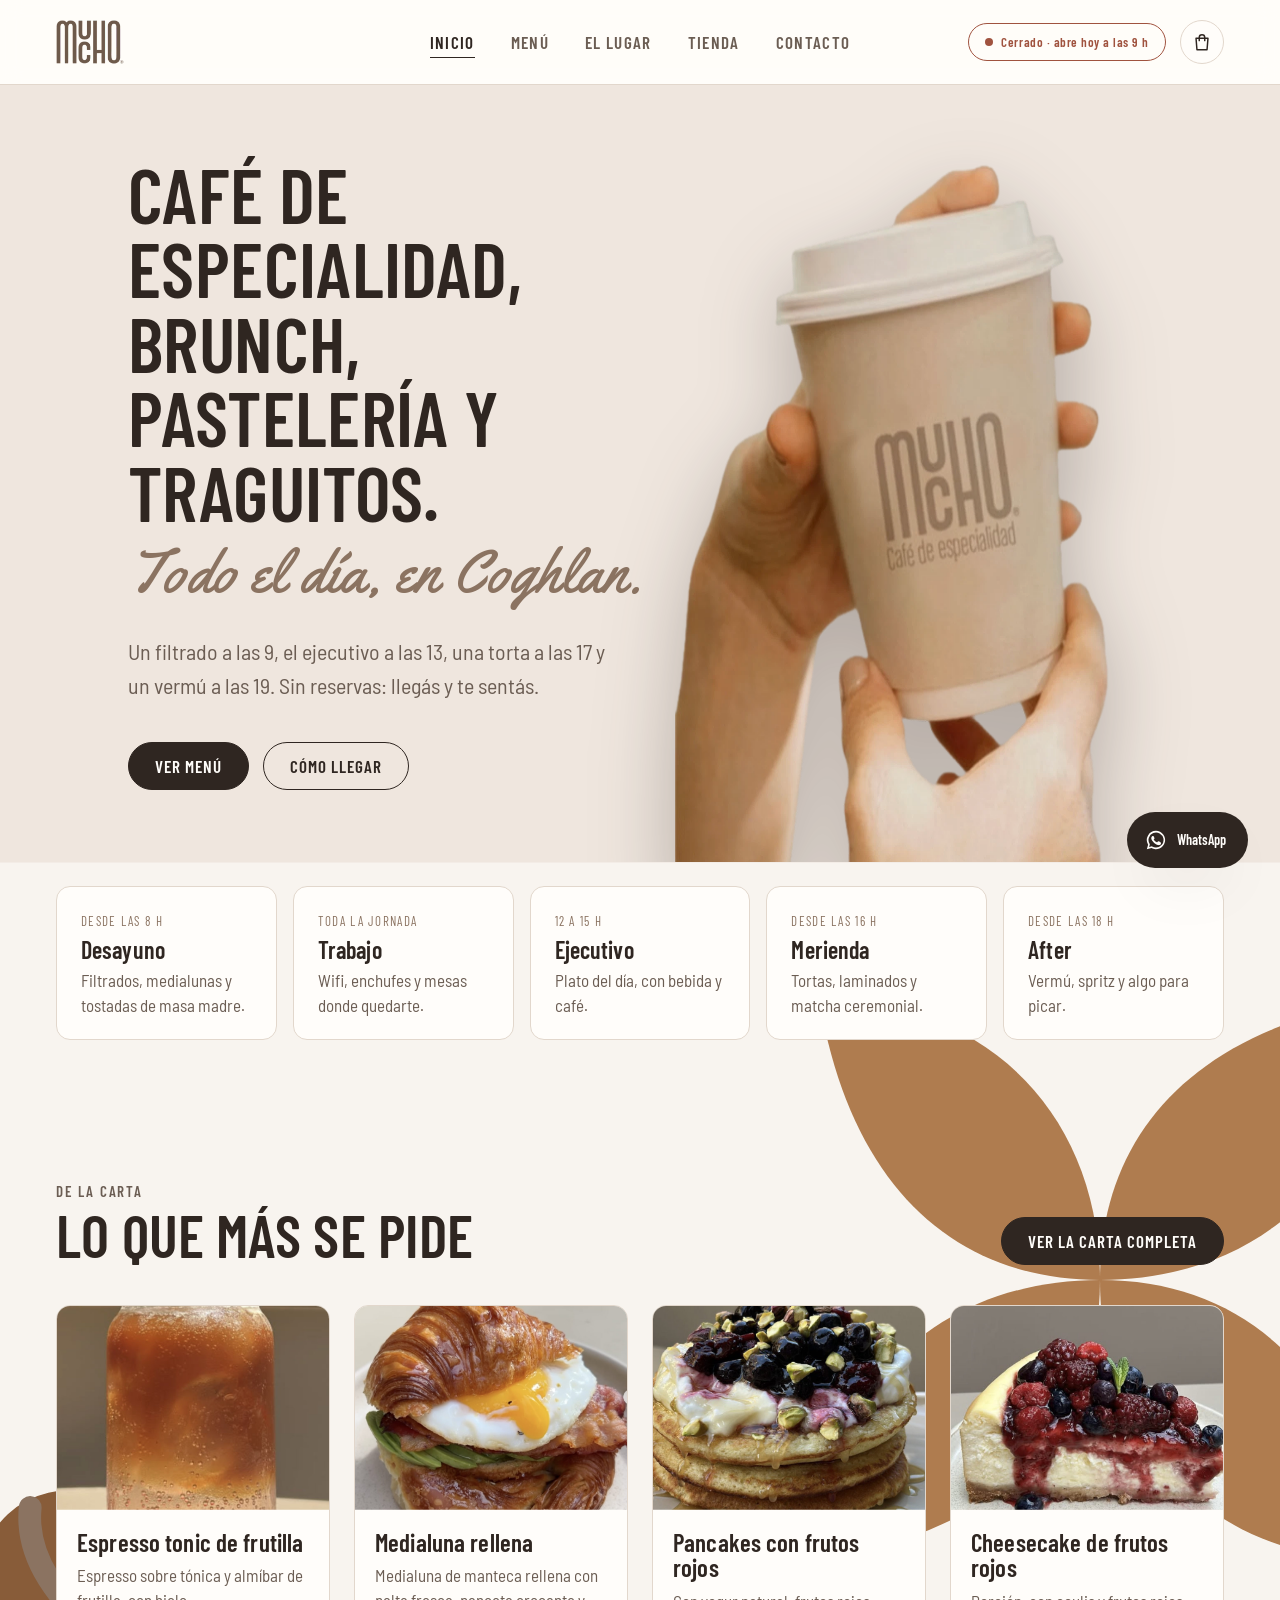
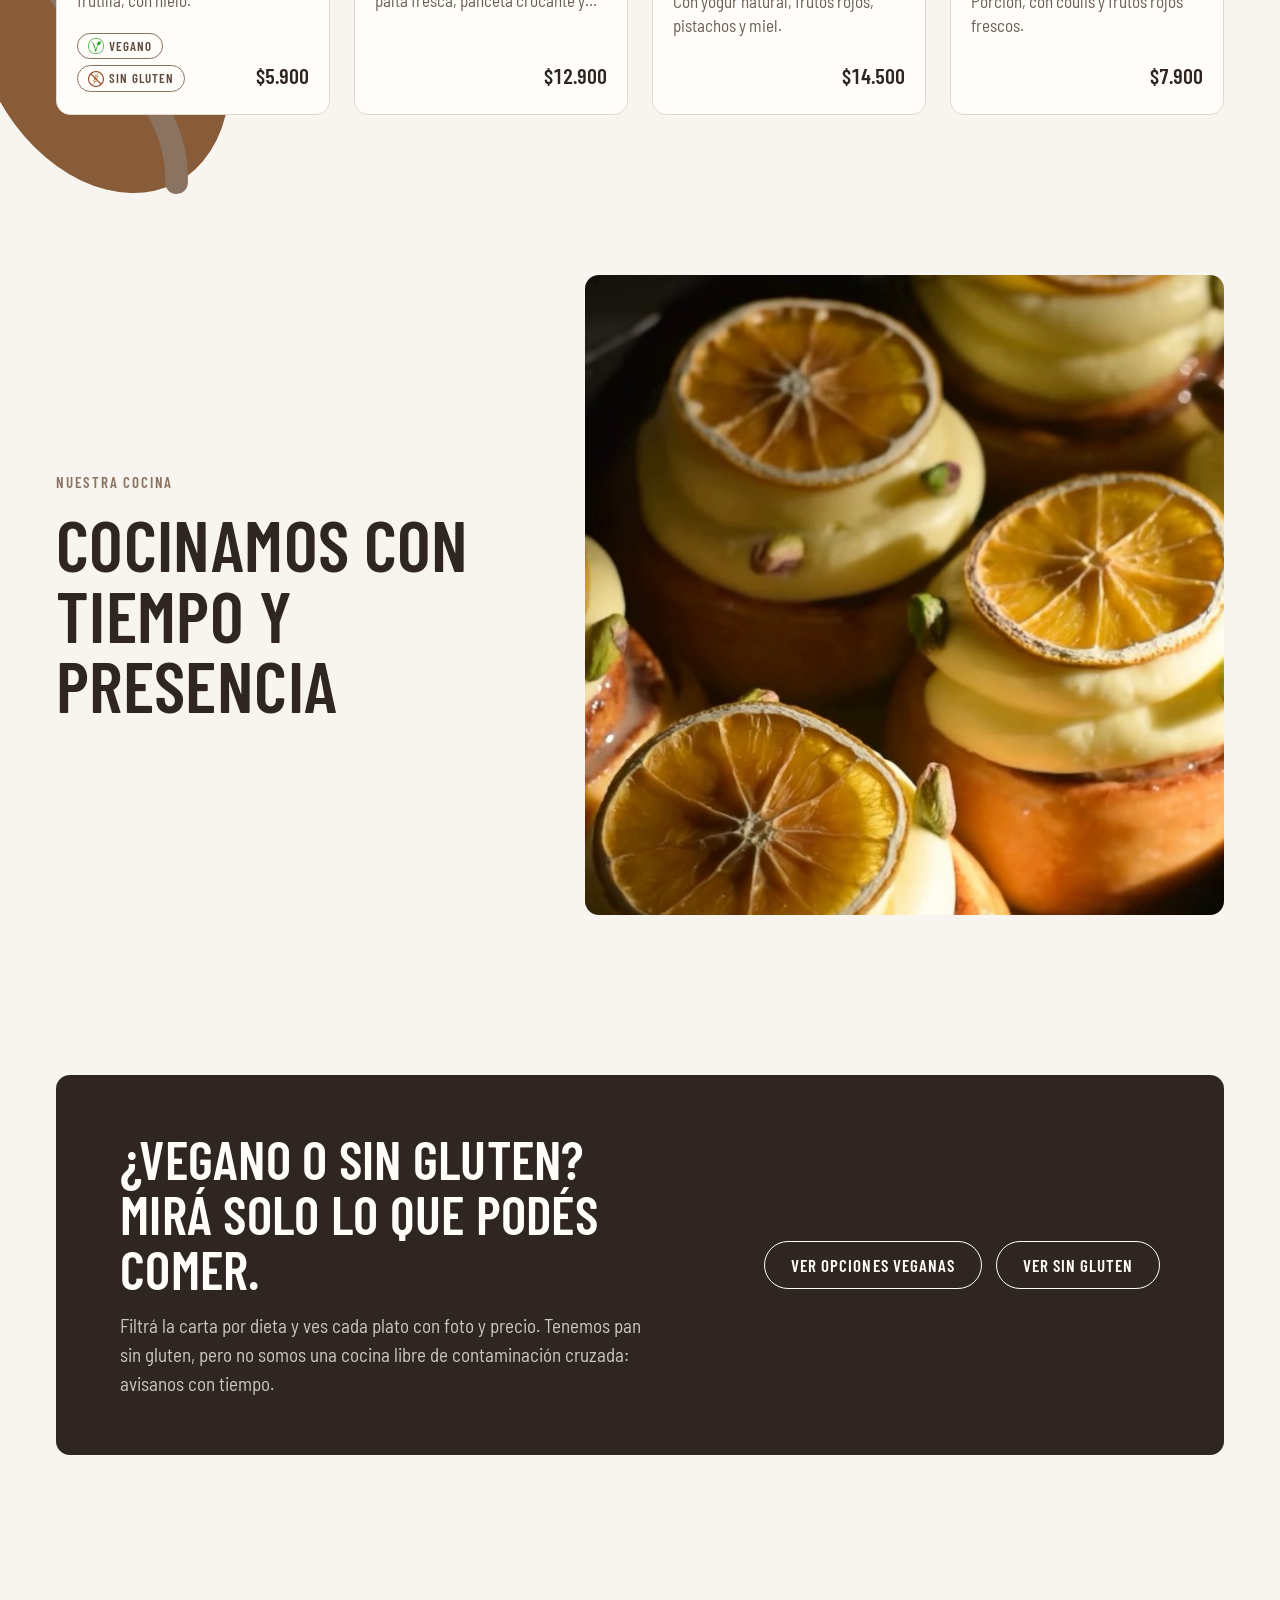
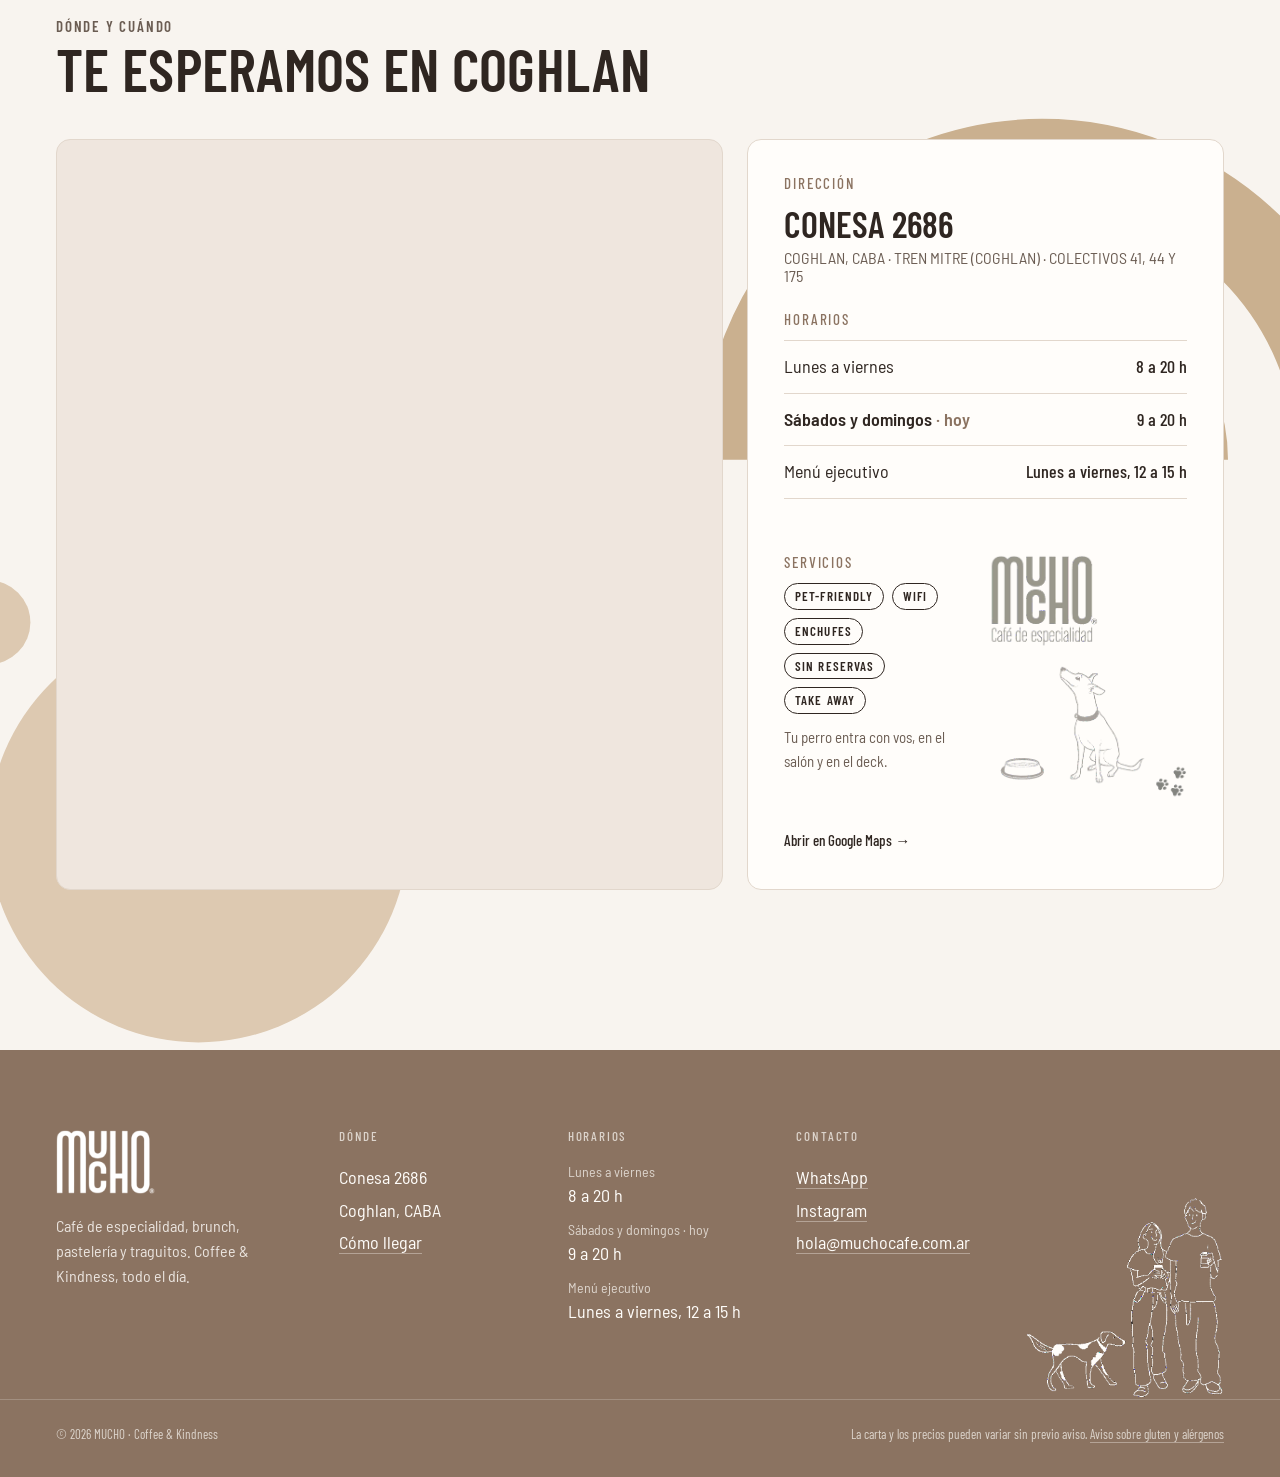
==== commit 94a1107b: "Inicio: la franja de color del hero arranca pegada a la barra de arriba Co-Authored-By: Claude Opus " ====
--- a/index.html
+++ b/index.html
@@ -9,7 +9,7 @@
   <link rel="preconnect" href="https://fonts.googleapis.com">
   <link rel="preconnect" href="https://fonts.gstatic.com" crossorigin>
   <link href="https://fonts.googleapis.com/css2?family=Barlow+Condensed:wght@400;500;600;700&family=Barlow+Semi+Condensed:ital,wght@0,400;0,500;0,600;1,400&family=Yellowtail&display=swap" rel="stylesheet">
-  <link rel="stylesheet" href="css/styles.css?v=20261120d">
+  <link rel="stylesheet" href="css/styles.css?v=20261120i">
 </head>
 <body class="home fondo-scroll" data-fondo="crema">
   <a class="saltar" href="#contenido">Saltar al contenido</a>
@@ -229,9 +229,9 @@
     WhatsApp
   </a>
 
-  <script src="js/data.js?v=20261120d"></script>
-  <script src="js/main.js?v=20261120d"></script>
-  <script src="js/pedido.js?v=20261120d"></script>
+  <script src="js/data.js?v=20261120i"></script>
+  <script src="js/main.js?v=20261120i"></script>
+  <script src="js/pedido.js?v=20261120i"></script>
 
 </body>
 </html>
--- a/css/styles.css
+++ b/css/styles.css
@@ -476,7 +476,7 @@
 .mapa { width: 100%; height: 100%; min-height: 320px; border: 0; filter: grayscale(0.6) sepia(0.15); }
 
 /* ---------- 8. Home ---------- */
-.hero { padding-top: 32px; }
+.hero { padding-top: 0; } /* la franja de color arranca pegada a la barra de arriba */
 .hero__grilla {
   display: grid;
   grid-template-columns: 1.3fr 1fr;
@@ -660,6 +660,8 @@
 body { overflow-x: clip; }
 /* Sin isolation: las figuras quedan en la capa más baja de toda la página, detrás de cards, botones y textos */
 .con-fondo { position: relative; }
+/* El grano junto a la cita de El lugar sale del borde: se recorta para que el celular no achique toda la página */
+main:has(> .fig-fondo--cita) { position: relative; overflow-x: clip; }
 .fig-fondo {
   position: absolute; z-index: -1; pointer-events: none;
   height: auto; aspect-ratio: 1; overflow: visible;
@@ -1468,6 +1470,8 @@
 .confirmacion__detalle { display: grid; gap: 12px; padding: 18px 20px; border-radius: var(--radio-card); background: var(--blanco); border: 1px solid var(--linea); }
 .confirmacion__detalle-titulo { font-size: 13px; font-weight: 600; letter-spacing: 0.12em; text-transform: uppercase; color: var(--cafe-oscuro); }
 .confirmacion__detalle .checkout-total strong { font-size: 24px; }
+.confirmacion__detalle-contenido { display: grid; gap: 12px; }
+.confirmacion__detalle-boton { display: none; }
 
 .confirmacion__acciones { display: flex; flex-wrap: wrap; justify-content: center; gap: 12px; }
 .confirmacion__enlaces { display: flex; flex-wrap: wrap; justify-content: center; align-items: center; gap: 10px; margin-top: -14px !important; font-size: 15px; color: var(--tinta-suave); }
@@ -1650,7 +1654,7 @@
   .btn { min-height: 46px; padding: 0 22px; font-size: 15px; }
 
   /* Inicio */
-  .hero { padding-top: 16px; }
+  .hero { padding-top: 0; }
   .hero__texto { padding: 36px 24px 32px; }
   .hero h1 { font-size: 44px; }
   .hero h1 .titulo-desktop { display: none; }
@@ -1761,6 +1765,12 @@
   .nuestro-cafe { padding: 24px; }
   .nuestro-cafe h2 { font-size: 30px; }
   .metodos { display: flex; overflow-x: auto; gap: 12px; scroll-snap-type: x mandatory; scrollbar-width: none; }
+  /* Carruseles horizontales: siguen hasta el borde derecho de la pantalla (sin el margen de la derecha).
+     Al final queda el mismo margen, para que la última tarjeta no quede pegada al borde. */
+  .momentos ul { margin-right: calc(-1 * var(--margen)); padding-right: var(--margen); scroll-padding-left: 0; }
+  .metodos { margin-right: calc(-1 * (24px + 1px + var(--margen))); padding-right: calc(24px + var(--margen)); }
+  .menu-filtros .filtros__anclas ul { margin-right: -20px; padding-right: 20px; }
+  .fig-fondo.fig-fondo--cita { right: -42vw !important; }
   .metodos::-webkit-scrollbar { display: none; }
   .metodo { flex: 0 0 72%; scroll-snap-align: start; }
   .bloque-foto { padding: 22px; }
@@ -1825,8 +1835,13 @@
 }
 @media (max-width: 640px) {
   /* Mobile: pestañas como píldoras sueltas que bajan de línea si no entran (cada texto en una sola línea) */
-  .tienda-tabs { display: flex; flex-wrap: wrap; gap: 8px; width: 100%; padding: 0; border: 0; background: none; }
-  .tienda-tabs [role="tab"] { flex: 0 0 auto; padding: 10px 16px; white-space: nowrap; font-size: 14px; letter-spacing: 0.05em; border: 1.5px solid var(--linea); background: var(--blanco); }
+  .tienda-tabs {
+    display: flex; flex-wrap: nowrap; gap: 6px; width: auto; padding: 0; border: 0; background: none;
+    /* Las tres pestañas en una línea; si no entran (celulares muy angostos) se deslizan hasta el borde */
+    overflow-x: auto; scrollbar-width: none; margin-right: calc(-1 * var(--margen)); padding-right: var(--margen);
+  }
+  .tienda-tabs::-webkit-scrollbar { display: none; }
+  .tienda-tabs [role="tab"] { flex: 0 0 auto; padding: 10px 11px; white-space: nowrap; font-size: 13px; letter-spacing: 0.03em; border: 1.5px solid var(--linea); background: var(--blanco); }
   .tienda-tabs [role="tab"][aria-selected="true"] { background: var(--tinta); border-color: var(--tinta); color: var(--blanco); }
   .grilla-productos { grid-template-columns: 1fr; }
   .producto-card .plato-card__foto { width: 112px; }
@@ -1906,6 +1921,20 @@
   .confirmacion__datos { padding: 2px 16px; }
   .confirmacion__datos strong { font-size: 18px; }
   .confirmacion__acciones .btn { flex: 1 1 100%; }
+  /* Detalle colapsado: solo el encabezado con la flecha; al tocarlo se despliega */
+  .confirmacion__detalle { gap: 0; padding: 0; }
+  .confirmacion__detalle > .confirmacion__detalle-titulo { display: none; }
+  .confirmacion__detalle-boton {
+    display: grid; grid-template-columns: 1fr auto auto; align-items: center; gap: 12px; width: 100%;
+    padding: 16px 18px; border: 0; background: none; color: var(--tinta); text-align: left; cursor: pointer;
+    border-radius: var(--radio-card);
+  }
+  .confirmacion__detalle-boton:focus-visible { outline: 2px solid var(--cafe); outline-offset: 2px; }
+  .confirmacion__detalle-resumen { font-family: var(--fuente-titulos); font-size: 16px; font-weight: 600; font-variant-numeric: tabular-nums; }
+  .confirmacion__detalle-flecha { width: 22px; height: 22px; color: var(--cafe-oscuro); transition: transform 200ms ease; }
+  .confirmacion__detalle.abierto .confirmacion__detalle-flecha { transform: rotate(180deg); }
+  .confirmacion__detalle-contenido { display: none; padding: 0 18px 18px; }
+  .confirmacion__detalle.abierto .confirmacion__detalle-contenido { display: grid; animation: aparecer 180ms ease-out; }
   /* Pago: el botón de pagar queda fijo abajo de la pantalla */
   .pagina-checkout[data-checkout="pago"] .checkout-panel .checkout-cta { display: none; }
   .pago-barra-movil {
@@ -1927,6 +1956,10 @@
   /* Comprobante de pedido (confirmacion.html) */
   main > #confirmacion.confirmacion { display: grid !important; gap: 6mm; margin: 0; max-width: none; }
   .confirmacion__tilde, .confirmacion__acciones, .confirmacion__enlaces, .confirmacion__ayuda { display: none !important; }
+  /* El comprobante impreso siempre muestra el detalle completo */
+  .confirmacion__detalle-boton { display: none !important; }
+  .confirmacion__detalle-contenido { display: grid !important; padding: 0 !important; }
+  .confirmacion__detalle > .confirmacion__detalle-titulo { display: block !important; }
   .confirmacion__titulo { font-size: 20pt; }
   .confirmacion__numero, .confirmacion__datos, .confirmacion__detalle { break-inside: avoid; border: 0.5pt solid #999; }
   .impreso__cabecera { display: flex; justify-content: space-between; align-items: flex-end; padding-bottom: 8mm; margin-bottom: 6mm; border-bottom: 1.5pt solid var(--tinta); }
